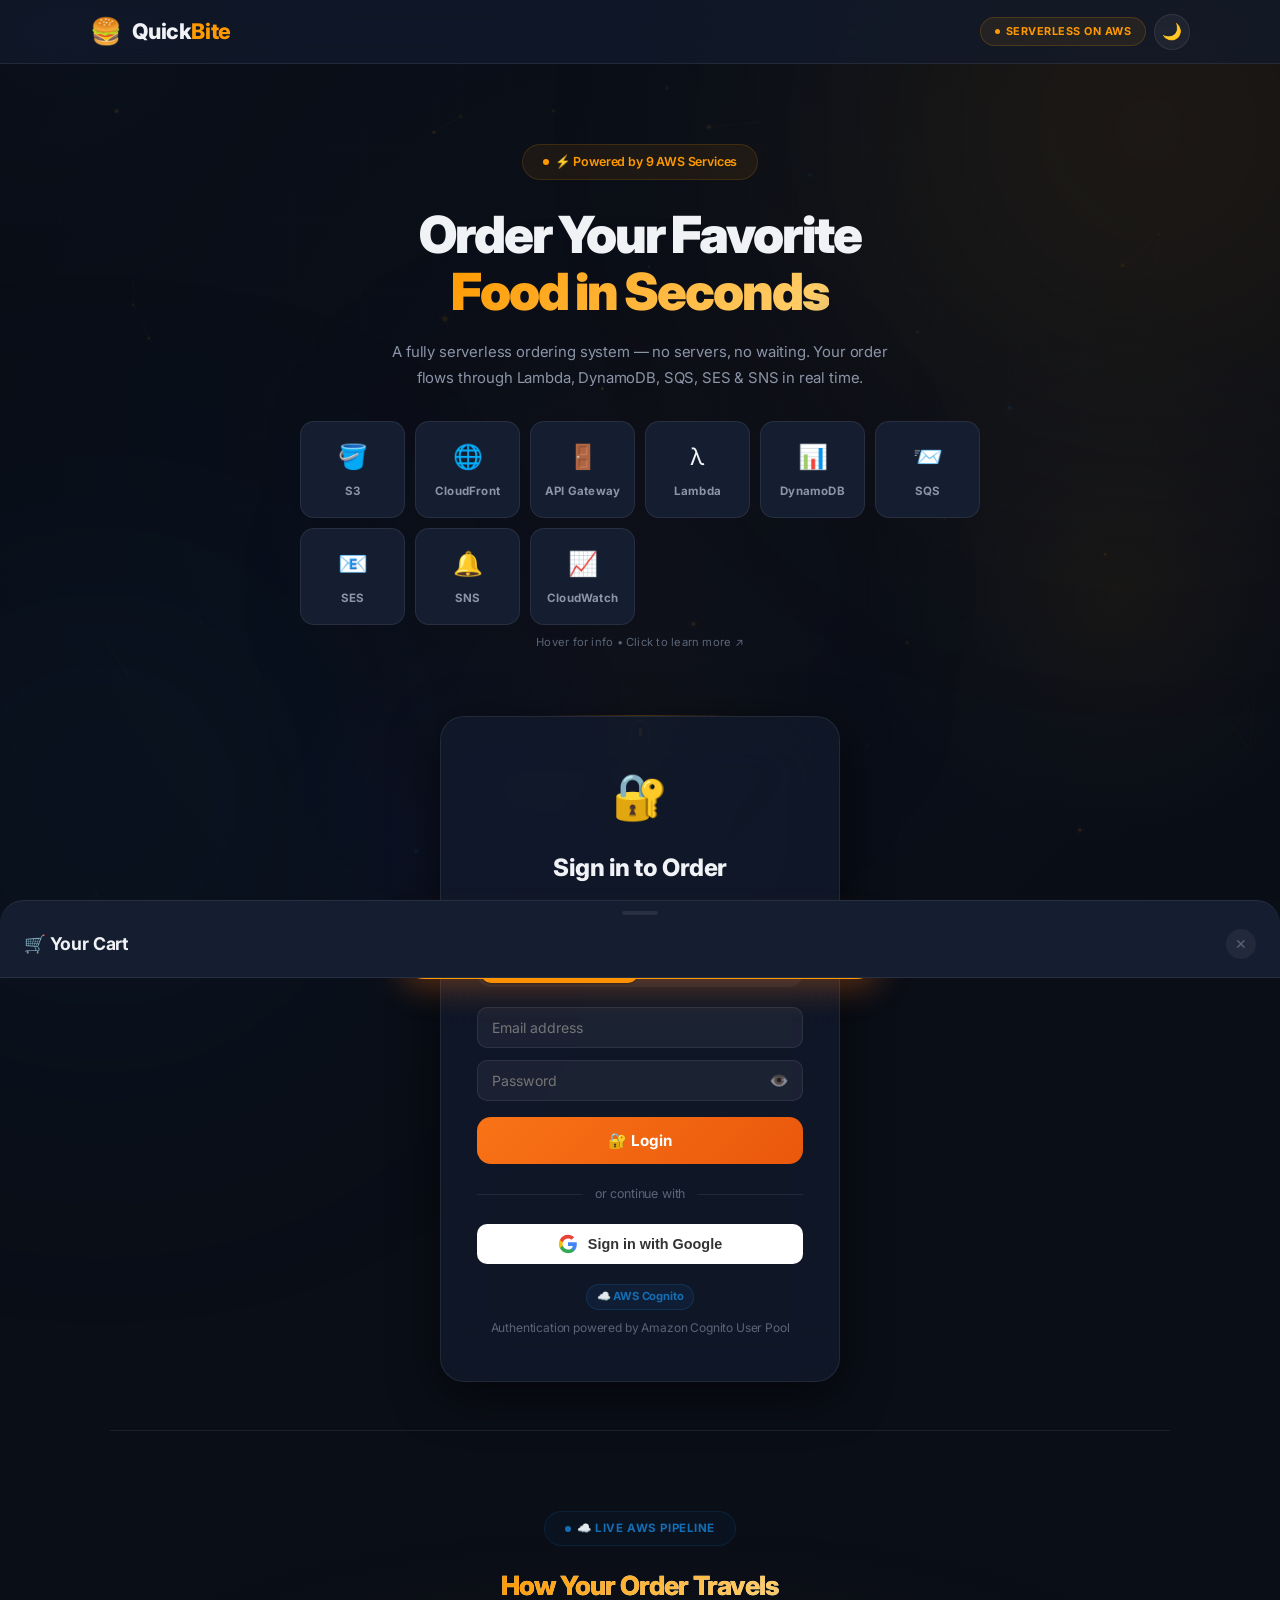
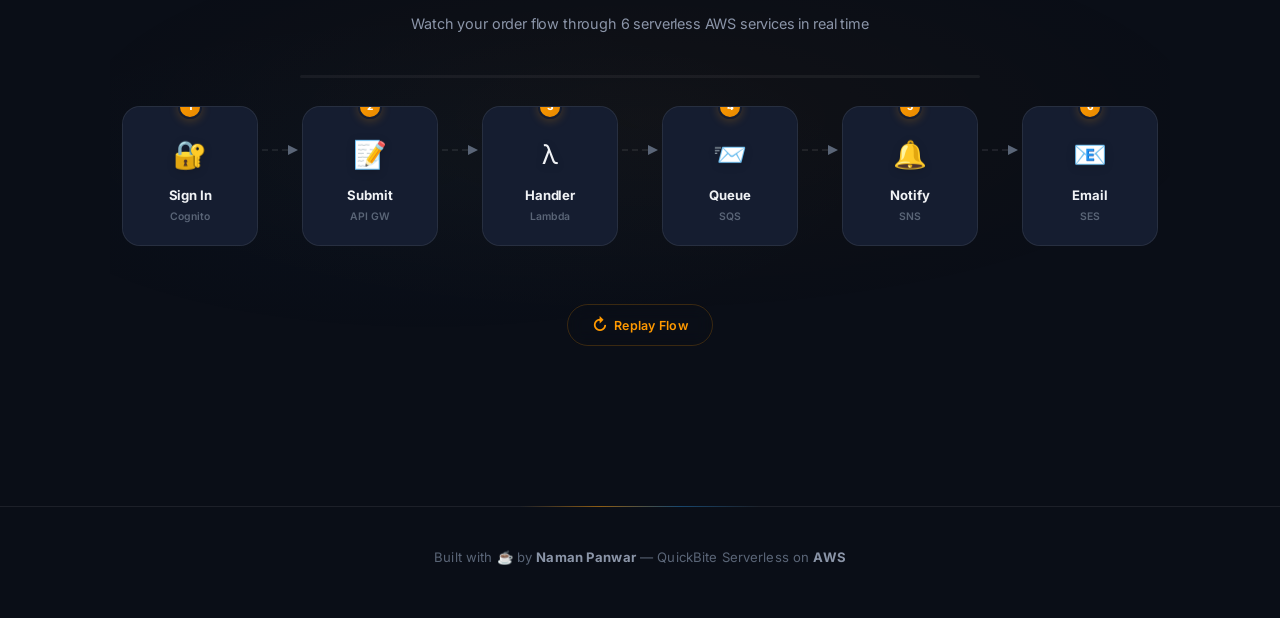
==== quickbite/index.html @ 78c72a75 "Initial commit: QuickBite platform" ====
<!DOCTYPE html>
<html lang="en" data-theme="dark">

<head>
    <meta charset="UTF-8">
    <meta name="viewport" content="width=device-width, initial-scale=1.0">
    <meta name="description"
        content="QuickBite — A production-grade serverless food ordering system built on AWS Lambda, DynamoDB, SQS, SES, SNS, Step Functions & CloudWatch.">
    <title>QuickBite 🍔 — Serverless Food Ordering</title>
    <link rel="preconnect" href="https://fonts.googleapis.com">
    <link rel="preconnect" href="https://fonts.gstatic.com" crossorigin>
    <link href="https://fonts.googleapis.com/css2?family=Inter:wght@300;400;500;600;700;800;900&display=swap"
        rel="stylesheet">
    <link rel="stylesheet" href="style.css">
    <link rel="stylesheet" href="https://unpkg.com/leaflet@1.9.4/dist/leaflet.css" />
    <script src="https://unpkg.com/leaflet@1.9.4/dist/leaflet.js"></script>
    <script src="https://accounts.google.com/gsi/client" async defer></script>
</head>

<body>

    <!-- ====== SPLASH SCREEN ====== -->
    <div class="splash-screen" id="splash-screen">
        <div class="splash-content">
            <div class="splash-logo">
                <span class="splash-emoji">🍔</span>
                <span class="splash-brand">Quick<span class="splash-accent">Bite</span></span>
            </div>
            <div class="splash-tagline">Serverless Food Ordering</div>
            <div class="splash-loader">
                <div class="splash-loader-bar"></div>
            </div>
            <div class="splash-aws">☁️ Powered by AWS</div>
        </div>
    </div>

    <!-- ====== Animated Background Canvas ====== -->
    <canvas id="bg-canvas"></canvas>

    <!-- Toast Container -->
    <div class="toast-container" id="toast-container"></div>

    <!-- Tooltip Container -->
    <div class="tooltip-container" id="tooltip-container">
        <div class="tooltip-box">
            <div class="tooltip-arrow" id="tooltip-arrow"></div>
            <div class="tooltip-header">
                <div class="tooltip-icon" id="tooltip-icon"></div>
                <div>
                    <div class="tooltip-name" id="tooltip-name"></div>
                    <div class="tooltip-tag" id="tooltip-tag">AWS Service</div>
                </div>
            </div>
            <div class="tooltip-desc" id="tooltip-desc"></div>
            <div class="tooltip-usage">
                <div class="tooltip-usage-label">📌 In This Project</div>
                <div class="tooltip-usage-text" id="tooltip-usage"></div>
            </div>
        </div>
    </div>

    <div class="bg-grid"></div>
    <div class="orb orb-1"></div>
    <div class="orb orb-2"></div>
    <div class="orb orb-3"></div>

    <!-- ====== Navbar ====== -->
    <nav class="navbar">
        <div class="nav-inner">
            <div class="brand" onclick="window.location.reload()" style="cursor:pointer">
                <span class="brand-emoji">🍔</span>
                <span>Quick<span class="brand-accent">Bite</span></span>
            </div>
            <div class="nav-right">
                <div class="city-banner" id="city-banner" style="display:none"></div>
                <div class="aws-pill"><span class="aws-dot"></span> Serverless on AWS</div>
                <!-- Cart Icon -->
                <button class="nav-cart" id="nav-cart-btn" onclick="openCartDrawer()" title="View Cart" style="display:none">
                    🛒
                    <span class="nav-cart-badge" id="nav-cart-badge">0</span>
                </button>
                <button class="theme-toggle" id="theme-toggle" title="Toggle theme">
                    <span id="theme-icon">🌙</span>
                </button>
                <!-- Profile -->
                <div class="user-profile" id="user-profile">
                    <img class="user-avatar" id="user-avatar" src="" alt="avatar" onclick="toggleProfileDropdown()">
                    <!-- Glass Dropdown -->
                    <div class="profile-dropdown" id="profile-dropdown">
                        <div class="profile-dropdown-header">
                            <div class="profile-dropdown-name" id="dropdown-name"></div>
                            <div class="profile-dropdown-email" id="dropdown-email"></div>
                        </div>
                        <button class="profile-dropdown-item" onclick="switchTab('history');closeProfileDropdown()">
                            📋 My Orders
                        </button>
                        <button class="profile-dropdown-item" onclick="toggleTheme();closeProfileDropdown()">
                            <span id="dropdown-theme-icon">🌙</span> Toggle Theme
                        </button>
                        <button class="profile-dropdown-item danger" onclick="handleSignOut()">
                            👋 Sign Out
                        </button>
                    </div>
                </div>
            </div>
        </div>
    </nav>

    <!-- ====== Main ====== -->
    <main class="main">

        <!-- Hero -->
        <section class="hero">
            <div class="hero-chip">⚡ Powered by 9 AWS Services</div>
            <!-- Scroll indicator -->
            <div class="scroll-indicator" id="scroll-indicator">
                <div class="scroll-indicator-dot"></div>
            </div>
            <h1>Order Your Favorite<br><span class="gradient-text">Food in Seconds</span></h1>
            <p>A fully serverless ordering system — no servers, no waiting. Your order flows through Lambda, DynamoDB,
                SQS, SES &amp; SNS in real time.</p>
            <div class="aws-services-section">
                <div class="aws-services-grid" id="aws-services-grid">
                    <div class="aws-service-card" data-service="s3" onmouseenter="showTooltip(this)" onmouseleave="hideTooltip()" onclick="window.location.href='services/s3.html'">
                        <div class="aws-service-icon">🪣</div>
                        <div class="aws-service-name">S3</div>
                    </div>
                    <div class="aws-service-card" data-service="cloudfront" onmouseenter="showTooltip(this)" onmouseleave="hideTooltip()" onclick="window.location.href='services/cloudfront.html'">
                        <div class="aws-service-icon">🌐</div>
                        <div class="aws-service-name">CloudFront</div>
                    </div>
                    <div class="aws-service-card" data-service="api-gateway" onmouseenter="showTooltip(this)" onmouseleave="hideTooltip()" onclick="window.location.href='services/api-gateway.html'">
                        <div class="aws-service-icon">🚪</div>
                        <div class="aws-service-name">API Gateway</div>
                    </div>
                    <div class="aws-service-card" data-service="lambda" onmouseenter="showTooltip(this)" onmouseleave="hideTooltip()" onclick="window.location.href='services/lambda.html'">
                        <div class="aws-service-icon">λ</div>
                        <div class="aws-service-name">Lambda</div>
                    </div>
                    <div class="aws-service-card" data-service="dynamodb" onmouseenter="showTooltip(this)" onmouseleave="hideTooltip()" onclick="window.location.href='services/dynamodb.html'">
                        <div class="aws-service-icon">📊</div>
                        <div class="aws-service-name">DynamoDB</div>
                    </div>
                    <div class="aws-service-card" data-service="sqs" onmouseenter="showTooltip(this)" onmouseleave="hideTooltip()" onclick="window.location.href='services/sqs.html'">
                        <div class="aws-service-icon">📨</div>
                        <div class="aws-service-name">SQS</div>
                    </div>
                    <div class="aws-service-card" data-service="ses" onmouseenter="showTooltip(this)" onmouseleave="hideTooltip()" onclick="window.location.href='services/ses.html'">
                        <div class="aws-service-icon">📧</div>
                        <div class="aws-service-name">SES</div>
                    </div>
                    <div class="aws-service-card" data-service="sns" onmouseenter="showTooltip(this)" onmouseleave="hideTooltip()" onclick="window.location.href='services/sns.html'">
                        <div class="aws-service-icon">🔔</div>
                        <div class="aws-service-name">SNS</div>
                    </div>
                    <div class="aws-service-card" data-service="cloudwatch" onmouseenter="showTooltip(this)" onmouseleave="hideTooltip()" onclick="window.location.href='services/cloudwatch.html'">
                        <div class="aws-service-icon">📈</div>
                        <div class="aws-service-name">CloudWatch</div>
                    </div>
                </div>
                <p class="chip-click-hint">Hover for info • Click to learn more ↗</p>
            </div>
        </section>

        <!-- ====== AUTH CARD (Login / Signup) ====== -->
        <div class="login-card" id="login-card">
            <div class="lock-icon">🔐</div>
            <h2 id="auth-title">Sign in to Order</h2>
            <p id="auth-subtitle">Login with your account or sign up to get started.</p>

            <!-- Auth Tabs -->
            <div class="auth-tabs">
                <button class="auth-tab active" id="auth-tab-login" onclick="switchAuthMode('login')">Login</button>
                <button class="auth-tab" id="auth-tab-signup" onclick="switchAuthMode('signup')">Sign Up</button>
            </div>

            <!-- Login Form -->
            <form id="login-form" class="auth-form" onsubmit="handleEmailLogin(event)">
                <input class="form-input auth-input" type="email" id="login-email" placeholder="Email address" required>
                <div class="password-wrapper">
                    <input class="form-input auth-input" type="password" id="login-password" placeholder="Password" required minlength="6">
                    <button type="button" class="password-toggle" onclick="togglePasswordVisibility('login-password', this)">👁️</button>
                </div>
                <button type="submit" class="btn auth-submit-btn">
                    <span class="label">🔐 Login</span>
                    <span class="loading"><span class="spinner"></span> Authenticating…</span>
                </button>
                <div class="auth-error" id="login-error"></div>
            </form>

            <!-- Signup Form -->
            <form id="signup-form" class="auth-form" style="display:none" onsubmit="handleEmailSignup(event)">
                <input class="form-input auth-input" type="text" id="signup-name" placeholder="Full Name" required>
                <input class="form-input auth-input" type="email" id="signup-email" placeholder="Email address" required>
                <div class="password-wrapper">
                    <input class="form-input auth-input" type="password" id="signup-password" placeholder="Password (min 6 chars)" required minlength="6">
                    <button type="button" class="password-toggle" onclick="togglePasswordVisibility('signup-password', this)">👁️</button>
                </div>
                <div class="password-wrapper">
                    <input class="form-input auth-input" type="password" id="signup-confirm" placeholder="Confirm Password" required minlength="6">
                    <button type="button" class="password-toggle" onclick="togglePasswordVisibility('signup-confirm', this)">👁️</button>
                </div>
                <button type="submit" class="btn auth-submit-btn">
                    <span class="label">✨ Create Account</span>
                    <span class="loading"><span class="spinner"></span> Creating account…</span>
                </button>
                <div class="auth-error" id="signup-error"></div>
            </form>

            <!-- Divider -->
            <div class="login-divider">or continue with</div>

            <!-- Google Sign-In -->
            <div id="google-signin-container">
                <div id="g_id_onload"
                    data-client_id="85841838191-0aaklpmqbsnmhi18j7p7p7165gjd1ig3.apps.googleusercontent.com"
                    data-callback="handleGoogleCredential"
                    data-auto_prompt="false"
                    data-context="signin"
                    data-ux_mode="popup">
                </div>
                <div class="g_id_signin"
                    data-type="standard"
                    data-shape="rectangular"
                    data-theme="outline"
                    data-text="signin_with"
                    data-size="large"
                    data-logo_alignment="left"
                    data-width="280">
                </div>
            </div>

            <!-- Fallback Google Button -->
            <button class="google-btn" id="google-btn-fallback" style="display:none" onclick="handleGoogleSignInFallback()">
                <svg viewBox="0 0 24 24">
                    <path d="M22.56 12.25c0-.78-.07-1.53-.2-2.25H12v4.26h5.92a5.06 5.06 0 0 1-2.2 3.32v2.77h3.57c2.08-1.92 3.28-4.74 3.28-8.1z" fill="#4285F4" />
                    <path d="M12 23c2.97 0 5.46-.98 7.28-2.66l-3.57-2.77c-.98.66-2.23 1.06-3.71 1.06-2.86 0-5.29-1.93-6.16-4.53H2.18v2.84C3.99 20.53 7.7 23 12 23z" fill="#34A853" />
                    <path d="M5.84 14.09c-.22-.66-.35-1.36-.35-2.09s.13-1.43.35-2.09V7.07H2.18C1.43 8.55 1 10.22 1 12s.43 3.45 1.18 4.93l2.85-2.22.81-.62z" fill="#FBBC05" />
                    <path d="M12 5.38c1.62 0 3.06.56 4.21 1.64l3.15-3.15C17.45 2.09 14.97 1 12 1 7.7 1 3.99 3.47 2.18 7.07l3.66 2.84c.87-2.6 3.3-4.53 6.16-4.53z" fill="#EA4335" />
                </svg>
                Sign in with Google
            </button>

            <div class="cognito-note">
                <span class="cognito-badge">☁️ AWS Cognito</span>
                Authentication powered by Amazon Cognito User Pool
            </div>
        </div>

        <!-- ====== TABBED APP (after login) ====== -->
        <div class="tabs-container" id="tabs-container">

            <!-- Tab Bar -->
            <div class="tab-bar">
                <button class="tab-btn active" id="tab-order" onclick="switchTab('order')">🍔 Place Order</button>
                <button class="tab-btn" id="tab-history" onclick="switchTab('history')">
                    📋 My Orders <span class="tab-badge" id="orders-count" style="display:none">0</span>
                </button>
                <button class="tab-btn" id="tab-admin" onclick="switchTab('admin')">⚙️ Admin</button>
            </div>

            <!-- ═══ TAB 1: Place Order ═══ -->
            <div class="tab-panel active" id="panel-order">
                <div class="card" style="max-width:860px;margin:0 auto;">

                    <!-- STEP 1: Restaurants (location is handled by modal now) -->
                    <!-- Location step removed — GPS modal handles city detection -->

                    <!-- STEP 2: Restaurant Discovery -->
                    <div class="step-view active" id="step-restaurants">
                        <div class="restaurants-header">
                            <h3 id="restaurants-heading">🍽️ Restaurants</h3>
                            <span class="location-badge" id="location-badge">📍</span>
                        </div>

                        <!-- Search Bar -->
                        <div class="search-container">
                            <span class="search-icon">🔍</span>
                            <input class="search-input" type="text" id="search-input"
                                placeholder="Search restaurants or dishes..."
                                oninput="handleSearch(this.value)">
                            <button class="search-clear" id="search-clear" onclick="clearSearch()">✕</button>
                        </div>

                        <!-- Filter Bar -->
                        <div class="filter-bar" id="filter-bar">
                            <button class="filter-pill" data-filter="sort" data-value="price-low"
                                onclick="toggleFilter(this)">💰 Price ↑</button>
                            <button class="filter-pill" data-filter="sort" data-value="price-high"
                                onclick="toggleFilter(this)">💰 Price ↓</button>
                            <span class="filter-divider"></span>
                            <button class="filter-pill" data-filter="rating" data-value="4"
                                onclick="toggleFilter(this)">⭐ 4+</button>
                            <button class="filter-pill" data-filter="rating" data-value="3"
                                onclick="toggleFilter(this)">⭐ 3+</button>
                            <span class="filter-divider"></span>
                            <button class="filter-pill" data-filter="offer" data-value="any"
                                onclick="toggleFilter(this)">🏷️ Offers</button>
                            <span class="filter-divider"></span>
                            <button class="filter-pill" data-filter="type" data-value="veg"
                                onclick="toggleFilter(this)">🟢 Veg</button>
                            <button class="filter-pill" data-filter="type" data-value="nonveg"
                                onclick="toggleFilter(this)">🔴 Non-Veg</button>
                        </div>

                        <!-- Restaurant Grid -->
                        <div class="restaurant-grid" id="restaurant-grid"></div>
                        <div class="no-results" id="no-results" style="display:none">
                            <div class="no-results-icon">🔍</div>
                            <h3>No restaurants found</h3>
                            <p>Try adjusting your search or filters</p>
                        </div>
                    </div>

                    <!-- STEP 3: Food Menu -->
                    <div class="step-view" id="step-menu">
                        <button class="menu-back" onclick="goToStep('restaurants')">← All Restaurants</button>
                        <div class="menu-rest-info" id="menu-rest-info"></div>

                        <!-- Menu Search -->
                        <div class="search-container" style="margin-bottom:14px;">
                            <span class="search-icon">🔍</span>
                            <input class="search-input" type="text" id="menu-search-input"
                                placeholder="Search this menu..."
                                oninput="handleMenuSearch(this.value)">
                            <button class="search-clear" id="menu-search-clear"
                                onclick="clearMenuSearch()">✕</button>
                        </div>

                        <div class="food-grid" id="food-grid"></div>
                    </div>

                    <!-- STEP 4: Checkout -->
                    <div class="step-view" id="step-checkout">
                        <button class="menu-back" onclick="goToStep('menu')">← Back to Menu</button>
                        <div class="card-title"><span>🛒</span> Confirm Your Order</div>
                        <div class="card-welcome" id="card-welcome"></div>

                        <form id="order-form" autocomplete="off">
                            <!-- Order Summary -->
                            <div class="checkout-summary" id="checkout-summary"></div>

                            <!-- Personal Details -->
                            <div class="checkout-section-title">👤 Personal Details</div>

                            <div class="form-group">
                                <label class="form-label" for="customerName">
                                    Your Name
                                    <span class="autofill-tag" id="name-tag" style="display:none">✓ auto-filled</span>
                                </label>
                                <input class="form-input" type="text" id="customerName" placeholder="e.g. Rahul Shah"
                                    required>
                            </div>

                            <div class="form-group">
                                <label class="form-label" for="customerEmail">
                                    Your Email
                                    <span class="autofill-tag" id="email-tag" style="display:none">✓ auto-filled</span>
                                </label>
                                <input class="form-input" type="email" id="customerEmail"
                                    placeholder="e.g. rahul@example.com" required>
                            </div>

                            <div class="form-group">
                                <label class="form-label" for="customerPhone">Phone Number</label>
                                <div class="phone-input-group">
                                    <span class="phone-prefix">+91</span>
                                    <input class="form-input" type="tel" id="customerPhone"
                                        placeholder="10-digit mobile number" maxlength="10" pattern="[6-9][0-9]{9}"
                                        required oninput="this.value=this.value.replace(/[^0-9]/g,'')">
                                </div>
                            </div>

                            <!-- Delivery Address -->
                            <div class="checkout-section-title">📍 Delivery Address</div>

                            <button type="button" class="btn-detect" onclick="detectLocation()">
                                📍 Auto-detect my location
                            </button>

                            <!-- Map Picker -->
                            <div class="map-container">
                                <div id="checkout-map" style="height:220px;border-radius:12px;z-index:1;"></div>
                                <div class="map-hint">📍 Drag the pin to adjust your delivery location</div>
                            </div>

                            <div class="form-group">
                                <label class="form-label" for="customerHouse">House No. / Flat No. *</label>
                                <input class="form-input" type="text" id="customerHouse" placeholder="e.g. B-204, 3rd Floor" required>
                            </div>

                            <div class="form-group">
                                <label class="form-label" for="customerStreet">Street Name *</label>
                                <input class="form-input" type="text" id="customerStreet" placeholder="e.g. MG Road, Station Road" required>
                            </div>

                            <div class="form-group">
                                <label class="form-label" for="customerArea">Area / Locality *</label>
                                <input class="form-input" type="text" id="customerArea" placeholder="e.g. Navrangpura, Andheri West" required>
                            </div>

                            <div class="form-group">
                                <label class="form-label" for="customerLandmark">Nearby Landmark (optional)</label>
                                <input class="form-input" type="text" id="customerLandmark"
                                    placeholder="e.g. Near SBI Bank, Opposite City Mall">
                            </div>

                            <div class="form-row form-row-3">
                                <div class="form-group">
                                    <label class="form-label" for="customerCity">City</label>
                                    <input class="form-input autofilled" type="text" id="customerCity" readonly>
                                </div>
                                <div class="form-group">
                                    <label class="form-label" for="customerState">State</label>
                                    <input class="form-input autofilled" type="text" id="customerState" readonly>
                                </div>
                                <div class="form-group">
                                    <label class="form-label" for="customerPincode">
                                        Pincode *
                                        <span class="autofill-tag" id="pincode-tag" style="display:none">✓ auto-filled</span>
                                    </label>
                                    <input class="form-input" type="text" id="customerPincode" placeholder="362560"
                                        maxlength="6" required>
                                </div>
                            </div>

                            <div class="form-group">
                                <label class="form-label" for="customerDeliveryNote">Delivery Note (optional)</label>
                                <input class="form-input" type="text" id="customerDeliveryNote"
                                    placeholder="e.g. Ring doorbell twice, call on arrival">
                            </div>

                            <input type="hidden" id="item">

                            <button class="btn" type="submit" id="submit-btn">
                                <span class="label">🍔 Place Order</span>
                                <span class="loading"><span class="spinner"></span> Placing your order…</span>
                            </button>
                            <div style="display:flex;gap:8px;justify-content:center;margin-top:10px;flex-wrap:wrap">
                                <span class="aws-badge"><span class="aws-badge-icon">⚡</span> Powered by Lambda</span>
                                <span class="aws-badge blue"><span class="aws-badge-icon">📊</span> Stored in DynamoDB</span>
                            </div>
                        </form>

                        <div class="result" id="success">
                            <div class="success-box">
                                <svg class="check-svg" viewBox="0 0 52 52">
                                    <circle class="check-circle" cx="26" cy="26" r="25" />
                                    <path class="check-mark" d="M14.1 27.2l7.1 7.2 16.7-16.8" />
                                </svg>
                                <h3>Order Placed Successfully! 🎉</h3>
                                <p>A confirmation receipt has been sent to your <strong>email</strong>.</p>
                                <div class="order-badge" id="order-id">ORD-XXXXXX</div>
                                <br>
                                <button class="btn-ghost" onclick="resetForm()">Place Another Order</button>
                            </div>
                        </div>

                        <div class="result" id="error">
                            <div class="error-box">
                                <h3>⚠️ Something went wrong</h3>
                                <p id="error-msg">Please try again in a moment.</p>
                                <button class="btn-ghost" onclick="resetForm()">Try Again</button>
                            </div>
                        </div>
                    </div>

                </div>
            </div>

            <!-- ═══ TAB 2: My Orders ═══ -->
            <div class="tab-panel" id="panel-history">
                <div class="orders-card">
                    <div class="card-title"><span>📋</span> Order History</div>
                    <div class="card-welcome" id="history-welcome"></div>
                    <div class="orders-loading" id="orders-loading">
                        <div class="spinner-lg"></div> Fetching your orders…
                    </div>
                    <div class="orders-empty" id="orders-empty" style="display:none;">
                        <div class="empty-icon">🍽️</div>
                        <h3>No orders yet</h3>
                        <p>Place your first order and it will show up here!</p>
                    </div>
                    <div class="order-list" id="order-list" style="display:none;"></div>
                </div>
            </div>

            <!-- ═══ TAB 3: Admin Dashboard ═══ -->
            <div class="tab-panel" id="panel-admin">
                <div class="admin-dashboard">
                    <div class="admin-header">
                        <div class="card-title"><span>⚙️</span> Admin Dashboard</div>
                        <div class="admin-subtitle">Real-time overview of your QuickBite operations</div>
                    </div>

                    <!-- Stats Cards -->
                    <div class="admin-stats-grid" id="admin-stats-grid">
                        <div class="admin-stat-card">
                            <div class="admin-stat-icon">📦</div>
                            <div class="admin-stat-value" id="stat-total-orders">0</div>
                            <div class="admin-stat-label">Total Orders</div>
                        </div>
                        <div class="admin-stat-card revenue">
                            <div class="admin-stat-icon">💰</div>
                            <div class="admin-stat-value" id="stat-total-revenue">₹0</div>
                            <div class="admin-stat-label">Total Revenue</div>
                        </div>
                        <div class="admin-stat-card">
                            <div class="admin-stat-icon">📊</div>
                            <div class="admin-stat-value" id="stat-avg-order">₹0</div>
                            <div class="admin-stat-label">Avg Order Value</div>
                        </div>
                        <div class="admin-stat-card success-card">
                            <div class="admin-stat-icon">✅</div>
                            <div class="admin-stat-value" id="stat-success-rate">0%</div>
                            <div class="admin-stat-label">Success Rate</div>
                        </div>
                    </div>

                    <!-- Revenue Chart -->
                    <div class="admin-section">
                        <div class="admin-section-title">📈 Revenue Overview (Last 7 Days)</div>
                        <div class="admin-chart" id="admin-chart"></div>
                    </div>

                    <!-- Popular Items -->
                    <div class="admin-section">
                        <div class="admin-section-title">🔥 Popular Items</div>
                        <div class="admin-popular-items" id="admin-popular-items"></div>
                    </div>

                    <!-- Live Orders Table -->
                    <div class="admin-section">
                        <div class="admin-section-title">📋 All Orders</div>
                        <div class="admin-orders-table" id="admin-orders-table"></div>
                        <div class="admin-orders-empty" id="admin-orders-empty" style="display:none">
                            <div class="empty-icon">📭</div>
                            <h3>No orders yet</h3>
                            <p>Orders will appear here in real-time</p>
                        </div>
                    </div>
                </div>
            </div>
        </div>



        <!-- How It Works — AWS Pipeline Storytelling -->
        <section class="flow" id="pipeline-section">
            <div class="pipeline-section-chip">☁️ Live AWS Pipeline</div>
            <h2><span class="gradient-text">How Your Order Travels</span></h2>
            <p class="flow-sub">Watch your order flow through 6 serverless AWS services in real time</p>
            <div class="pipeline-progress-bar" id="pipeline-progress-bar">
                <div class="pipeline-progress-fill" id="pipeline-progress-fill"></div>
            </div>
            <div class="pipeline-container" id="pipeline-container"></div>
            <div class="pipeline-detail" id="pipeline-detail"></div>
            <button class="pipeline-replay-btn" id="pipeline-replay-btn" onclick="replayPipeline()" title="Replay animation">
                <span class="replay-icon">↻</span> Replay Flow
            </button>
        </section>
    </main>

    <footer class="footer">
        <div class="footer-credit">Built with &#9749;&#65039; by <strong>Naman Panwar</strong> &mdash; QuickBite Serverless on <strong>AWS</strong></div>
        <div class="footer-aws-bar" id="footer-aws-bar">
            <span class="aws-badge"><span class="aws-badge-icon">🪣</span> S3</span>
            <span class="aws-badge"><span class="aws-badge-icon">🌐</span> CloudFront</span>
            <span class="aws-badge"><span class="aws-badge-icon">🚪</span> API Gateway</span>
            <span class="aws-badge"><span class="aws-badge-icon">λ</span> Lambda</span>
            <span class="aws-badge blue"><span class="aws-badge-icon">📊</span> DynamoDB</span>
            <span class="aws-badge"><span class="aws-badge-icon">📨</span> SQS</span>
            <span class="aws-badge"><span class="aws-badge-icon">📧</span> SES</span>
            <span class="aws-badge"><span class="aws-badge-icon">🔔</span> SNS</span>
            <span class="aws-badge blue"><span class="aws-badge-icon">📈</span> CloudWatch</span>
        </div>
    </footer>

    <!-- Service Detail Modal -->
    <div class="service-modal-overlay" id="service-modal-overlay" onclick="closeServiceModal()"></div>
    <div class="service-modal" id="service-modal">
        <button class="service-modal-close" onclick="closeServiceModal()">✕</button>
        <div class="service-modal-header">
            <div class="service-modal-icon" id="smodal-icon"></div>
            <div>
                <div class="service-modal-title" id="smodal-title"></div>
                <div class="service-modal-subtitle" id="smodal-subtitle">AWS Service</div>
            </div>
        </div>
        <div class="service-modal-body">
            <div class="service-modal-desc" id="smodal-desc"></div>
            <div class="service-modal-section">
                <div class="service-modal-section-title orange">📌 How It's Used In QuickBite</div>
                <div class="service-modal-section-text" id="smodal-usage"></div>
            </div>
            <div class="service-modal-section">
                <div class="service-modal-section-title blue">🔗 Data Flow</div>
                <div class="service-modal-flow" id="smodal-flow"></div>
            </div>
        </div>
    </div>

    <!-- Location Permission Modal -->
    <div class="location-modal-overlay" id="location-modal-overlay"></div>
    <div class="location-modal" id="location-modal">
        <div class="loc-modal-inner">
            <div class="loc-modal-icon">📍</div>
            <h2>Enable Location</h2>
            <p>Allow QuickBite to detect your city for accurate restaurant results</p>
            <div class="loc-modal-spinner" id="loc-modal-spinner" style="display:none"></div>
            <div class="loc-modal-status" id="loc-modal-status"></div>
            <button class="btn" id="loc-modal-gps-btn" onclick="requestGPSLocation()">
                <span class="label">📍 Detect My Location</span>
            </button>
            <div class="loc-modal-divider">or select your city</div>
            <div class="loc-modal-cities">
                <button class="city-chip" onclick="selectCityManual('una')">📍 Una, Gujarat</button>
                <button class="city-chip" onclick="selectCityManual('bhiwani')">📍 Bhiwani, Haryana</button>
                <button class="city-chip" onclick="selectCityManual('new delhi')">📍 New Delhi</button>
                <button class="city-chip" onclick="selectCityManual('mumbai')">📍 Mumbai</button>
                <button class="city-chip" onclick="selectCityManual('ahmedabad')">📍 Ahmedabad</button>
                <button class="city-chip" onclick="selectCityManual('jaipur')">📍 Jaipur</button>
            </div>
        </div>
    </div>

    <!-- ═══ Payment Modal ═══ -->
    <div class="payment-modal-overlay" id="payment-modal-overlay" onclick="closePaymentModal()"></div>
    <div class="payment-modal" id="payment-modal">
        <button class="service-modal-close" onclick="closePaymentModal()">✕</button>
        <div class="payment-modal-inner">
            <div class="payment-header">
                <div class="payment-header-icon">💳</div>
                <div>
                    <div class="payment-header-title">Payment</div>
                    <div class="payment-header-amount" id="payment-amount">₹0</div>
                </div>
            </div>

            <!-- Payment Method Tabs -->
            <div class="payment-methods" id="payment-methods">
                <button class="payment-method-tab active" data-method="card" onclick="selectPaymentMethod('card')">
                    💳 Card
                </button>
                <button class="payment-method-tab" data-method="upi" onclick="selectPaymentMethod('upi')">
                    📱 UPI
                </button>
                <button class="payment-method-tab" data-method="cod" onclick="selectPaymentMethod('cod')">
                    💵 Cash
                </button>
            </div>

            <!-- Card Form -->
            <div class="payment-form" id="pay-form-card">
                <div class="form-group">
                    <label class="form-label">Card Number</label>
                    <input class="form-input" type="text" id="pay-card-number" placeholder="4242 4242 4242 4242" maxlength="19"
                        oninput="formatCardNumber(this)">
                </div>
                <div class="form-row">
                    <div class="form-group">
                        <label class="form-label">Expiry</label>
                        <input class="form-input" type="text" id="pay-card-expiry" placeholder="MM/YY" maxlength="5"
                            oninput="formatExpiry(this)">
                    </div>
                    <div class="form-group">
                        <label class="form-label">CVV</label>
                        <input class="form-input" type="password" id="pay-card-cvv" placeholder="···" maxlength="4"
                            oninput="this.value=this.value.replace(/[^0-9]/g,'')">
                    </div>
                </div>
                <div class="form-group">
                    <label class="form-label">Cardholder Name</label>
                    <input class="form-input" type="text" id="pay-card-name" placeholder="Name on card">
                </div>
            </div>

            <!-- UPI Form -->
            <div class="payment-form" id="pay-form-upi" style="display:none">
                <div class="form-group">
                    <label class="form-label">UPI ID</label>
                    <input class="form-input" type="text" id="pay-upi-id" placeholder="yourname@upi">
                </div>
                <div class="upi-apps">
                    <span class="upi-app-chip">GPay</span>
                    <span class="upi-app-chip">PhonePe</span>
                    <span class="upi-app-chip">Paytm</span>
                    <span class="upi-app-chip">BHIM</span>
                </div>
            </div>

            <!-- COD Form -->
            <div class="payment-form" id="pay-form-cod" style="display:none">
                <div class="cod-info">
                    <div class="cod-icon">💵</div>
                    <h4>Cash on Delivery</h4>
                    <p>Pay when your order arrives. Please keep exact change ready.</p>
                </div>
            </div>

            <!-- Payment Processing -->
            <div class="payment-processing" id="payment-processing" style="display:none">
                <div class="payment-process-spinner"></div>
                <div class="payment-process-text" id="payment-process-text">Processing payment...</div>
                <div class="payment-process-steps">
                    <div class="pp-step" id="pp-step-1"><span class="pp-step-dot"></span> Validating details</div>
                    <div class="pp-step" id="pp-step-2"><span class="pp-step-dot"></span> Contacting bank</div>
                    <div class="pp-step" id="pp-step-3"><span class="pp-step-dot"></span> Confirming payment</div>
                </div>
            </div>

            <!-- Retry UI -->
            <div class="payment-retry" id="payment-retry" style="display:none">
                <div class="retry-icon">⚠️</div>
                <h4>Payment Failed</h4>
                <p id="retry-message">Transaction declined. Retrying...</p>
                <div class="retry-progress">
                    <div class="retry-progress-bar" id="retry-progress-bar"></div>
                </div>
                <div class="retry-attempts" id="retry-attempts">Attempt 1 of 3</div>
            </div>

            <button class="btn" id="pay-submit-btn" onclick="processPayment()">
                <span class="label" id="pay-btn-label">💳 Pay ₹0</span>
                <span class="loading"><span class="spinner"></span> Processing…</span>
            </button>

            <div class="payment-secure-note">
                <span>🔒</span> Secured by AWS • 256-bit encryption
            </div>
        </div>
    </div>

    <!-- ═══ Order Tracking Modal ═══ -->
    <div class="tracking-modal-overlay" id="tracking-modal-overlay" onclick="closeTrackingModal()"></div>
    <div class="tracking-modal" id="tracking-modal">
        <button class="service-modal-close" onclick="closeTrackingModal()">✕</button>
        <div class="tracking-modal-inner">
            <div class="tracking-header">
                <div class="tracking-order-id" id="tracking-order-id">ORD-XXXXXX</div>
                <div class="tracking-eta" id="tracking-eta">Estimated: 30-40 min</div>
            </div>
            <div class="tracking-timeline" id="tracking-timeline"></div>
            <div class="tracking-details" id="tracking-details"></div>
            <div class="tracking-actions">
                <button class="btn-ghost" onclick="closeTrackingModal()">Close</button>
            </div>
        </div>
    </div>

    <!-- ═══ Email Preview Modal ═══ -->
    <div class="email-modal-overlay" id="email-modal-overlay" onclick="closeEmailModal()"></div>
    <div class="email-modal" id="email-modal">
        <button class="service-modal-close" onclick="closeEmailModal()">✕</button>
        <div class="email-modal-inner">
            <div class="email-inbox-bar">
                <span class="email-inbox-icon">📧</span>
                <span class="email-inbox-label">QuickBite — Email Preview</span>
                <span class="email-inbox-badge">via Amazon SES</span>
            </div>
            <div class="email-preview-content" id="email-preview-content"></div>
        </div>
    </div>

    <!-- ═══ CART ELEMENTS — kept outside <main> to preserve position:fixed ═══ -->
    <!-- NOTE: <main> has CSS transform for its load animation. Any transform on a  -->
    <!-- parent breaks position:fixed for children. These must be direct body children. -->

    <!-- Sticky Bottom Cart Bar (Swiggy-style) -->
    <div class="cart-bar" id="cart-bar">
        <div class="cart-bar-left">
            🛒 <span class="cart-bar-count" id="cart-bar-count">0</span> item(s) &nbsp;|&nbsp;
            <span class="cart-bar-total" id="cart-bar-total">₹0</span>
        </div>
        <button class="cart-bar-btn" onclick="openCartDrawer()">View Cart →</button>
    </div>

    <!-- Cart Overlay -->
    <div class="cart-overlay" id="cart-overlay" onclick="closeCartDrawer()"></div>

    <!-- Cart Drawer -->
    <div class="cart-drawer" id="cart-drawer">
        <div class="cart-drawer-header">
            <div class="cart-drawer-title">🛒 Your Cart</div>
            <button class="cart-drawer-close" onclick="closeCartDrawer()">✕</button>
        </div>
        <div id="cart-drawer-body"></div>
    </div>

    <script src="app.js"></script>
</body>

</html>
---- quickbite/style.css ----
/* ══════════════════════════════════════════════════════════════
   QUICKBITE — STYLE.CSS
   Complete design system: tokens, layout, components, animations
   ══════════════════════════════════════════════════════════════ */

/* ── Reset ─────────────────────────────────────────────────── */
*, *::before, *::after { box-sizing: border-box; margin: 0; padding: 0; }

/* ══════════════════════════════════════════════════════════════
   SPLASH SCREEN — Premium App-Style Entry Animation
   ══════════════════════════════════════════════════════════════ */
.splash-screen {
    position: fixed; inset: 0; z-index: 10000;
    background: #0a0e17;
    background: radial-gradient(ellipse at 50% 30%, #141c2e 0%, #0a0e17 60%, #050710 100%);
    display: flex; align-items: center; justify-content: center;
    transition: opacity 0.6s cubic-bezier(0.4, 0, 0.2, 1), transform 0.6s cubic-bezier(0.4, 0, 0.2, 1);
    overflow: hidden;
}
.splash-screen::before {
    content: ''; position: absolute;
    width: 500px; height: 500px; border-radius: 50%;
    background: radial-gradient(circle, rgba(255,153,0,0.12) 0%, transparent 70%);
    top: 20%; left: 50%; transform: translateX(-50%);
    animation: splash-glow-pulse 2s ease-in-out infinite;
}
.splash-screen::after {
    content: ''; position: absolute;
    width: 400px; height: 400px; border-radius: 50%;
    background: radial-gradient(circle, rgba(20,110,180,0.08) 0%, transparent 70%);
    bottom: 15%; right: 20%;
    animation: splash-glow-pulse 2s ease-in-out infinite 0.5s;
}
.splash-screen.fade-out {
    opacity: 0; transform: scale(1.05);
    pointer-events: none;
}

.splash-content {
    text-align: center; position: relative; z-index: 2;
    animation: splash-enter 0.8s cubic-bezier(0.34, 1.56, 0.64, 1) forwards;
}

.splash-logo {
    display: flex; align-items: center; justify-content: center; gap: 14px;
    margin-bottom: 16px;
}
.splash-emoji {
    font-size: 3.5rem;
    animation: splash-bounce 1s cubic-bezier(0.34, 1.56, 0.64, 1) 0.3s both;
    filter: drop-shadow(0 0 20px rgba(255,153,0,0.3));
}
.splash-brand {
    font-family: 'Inter', sans-serif;
    font-size: 2.8rem; font-weight: 900;
    color: #f0f2f5; letter-spacing: -0.03em;
    animation: splash-text-reveal 0.6s ease 0.4s both;
}
.splash-accent {
    background: linear-gradient(135deg, #FF9900, #ffcc66);
    -webkit-background-clip: text; -webkit-text-fill-color: transparent;
    background-clip: text;
}

.splash-tagline {
    font-size: 0.92rem; color: rgba(255,255,255,0.45);
    font-weight: 500; letter-spacing: 0.12em;
    text-transform: uppercase; margin-bottom: 32px;
    animation: splash-text-reveal 0.5s ease 0.6s both;
}

.splash-loader {
    width: 180px; height: 3px; margin: 0 auto 20px;
    background: rgba(255,255,255,0.06);
    border-radius: 4px; overflow: hidden;
    animation: splash-text-reveal 0.4s ease 0.7s both;
}
.splash-loader-bar {
    width: 0; height: 100%;
    background: linear-gradient(90deg, #FF9900, #146EB4, #FF9900);
    background-size: 200% 100%;
    border-radius: 4px;
    animation: splash-load 1.8s cubic-bezier(0.4, 0, 0.2, 1) 0.8s forwards,
               splash-bar-shimmer 1s linear infinite;
}

.splash-aws {
    font-size: 0.72rem; color: rgba(255,255,255,0.25);
    font-weight: 600; letter-spacing: 0.06em;
    animation: splash-text-reveal 0.4s ease 0.9s both;
}

@keyframes splash-enter {
    from { opacity: 0; transform: scale(0.9) translateY(20px); }
    to { opacity: 1; transform: scale(1) translateY(0); }
}
@keyframes splash-bounce {
    0% { transform: scale(0) rotate(-20deg); opacity: 0; }
    60% { transform: scale(1.2) rotate(5deg); opacity: 1; }
    100% { transform: scale(1) rotate(0deg); opacity: 1; }
}
@keyframes splash-text-reveal {
    from { opacity: 0; transform: translateY(12px); }
    to { opacity: 1; transform: translateY(0); }
}
@keyframes splash-load {
    to { width: 100%; }
}
@keyframes splash-bar-shimmer {
    from { background-position: 200% 0; }
    to { background-position: -200% 0; }
}
@keyframes splash-glow-pulse {
    0%, 100% { transform: translateX(-50%) scale(1); opacity: 0.5; }
    50% { transform: translateX(-50%) scale(1.15); opacity: 1; }
}

/* ── Body Content Hidden Until Splash Completes ── */
.navbar, .main, .footer { 
    opacity: 0; 
    transform: translateY(18px); 
    transition: opacity 0.7s ease 0.1s, transform 0.7s ease 0.1s;
}
body.loaded .navbar { opacity: 1; transform: translateY(0); transition-delay: 0s; }
body.loaded .main { opacity: 1; transform: translateY(0); transition-delay: 0.1s; }
body.loaded .footer { opacity: 1; transform: translateY(0); transition-delay: 0.2s; }

/* ── Design Tokens (Dark Mode — Default) ───────────────────── */
:root,
[data-theme="dark"] {
    --bg-primary:   #0a0e17;
    --bg-secondary: #131a2b;
    --bg-card:      rgba(19, 26, 43, 0.78);
    --bg-card-solid:#151d30;
    --bg-input:     rgba(255,255,255,0.05);
    --bg-hover:     rgba(255,255,255,0.07);
    --border:       rgba(255,255,255,0.08);
    --border-focus: #FF9900;

    --text-1: #f0f2f5;
    --text-2: #8b95a8;
    --text-3: #5a6577;
    --text-inverse: #0a0e17;

    --accent:       #FF9900;
    --accent-hover: #ffae42;
    --accent-glow:  rgba(255,153,0,0.22);
    --accent-subtle:rgba(255,153,0,0.08);
    --aws-blue:     #146EB4;
    --aws-blue-glow:rgba(20,110,180,0.2);
    --aws-dark:     #232F3E;
    --success:      #22c55e;
    --error:        #ef4444;
    --info:         #146EB4;

    --veg:     #22c55e;
    --nonveg:  #ef4444;

    --glass-bg:     rgba(255,255,255,0.03);
    --glass-border: rgba(255,255,255,0.08);
    --glass-blur:   blur(28px) saturate(1.8);

    --radius-sm:  10px;
    --radius-md:  14px;
    --radius-lg:  18px;
    --radius-xl:  24px;
    --radius-full:9999px;

    --shadow-sm:  0 1px 2px rgba(0,0,0,0.5);
    --shadow-md:  0 4px 24px rgba(0,0,0,0.4);
    --shadow-lg:  0 12px 48px rgba(0,0,0,0.6);
    --shadow-glow:0 0 40px var(--accent-glow);

    --font: 'Inter', -apple-system, BlinkMacSystemFont, 'Segoe UI', sans-serif;
    --transition: 0.25s cubic-bezier(0.25, 0.46, 0.45, 0.94);
    --spring: 0.4s cubic-bezier(0.34, 1.56, 0.64, 1);
}

/* ── Light Mode ────────────────────────────────────────────── */
[data-theme="light"] {
    --bg-primary:   #f5f7fa;
    --bg-secondary: #ffffff;
    --bg-card:      rgba(255,255,255,0.85);
    --bg-card-solid:#ffffff;
    --bg-input:     rgba(35,47,62,0.04);
    --bg-hover:     rgba(35,47,62,0.06);
    --border:       rgba(35,47,62,0.08);
    --border-focus: #FF9900;

    --text-1: #131a2b;
    --text-2: #4a5568;
    --text-3: #8b95a8;
    --text-inverse: #f5f7fa;

    --glass-bg:     rgba(255,255,255,0.65);
    --glass-border: rgba(35,47,62,0.08);
    --glass-blur:   blur(24px) saturate(1.4);

    --shadow-sm:  0 1px 3px rgba(35,47,62,0.06);
    --shadow-md:  0 4px 24px rgba(35,47,62,0.08);
    --shadow-lg:  0 12px 48px rgba(35,47,62,0.12);
}

/* ── Base ──────────────────────────────────────────────────── */
html { scroll-behavior: smooth; }
body {
    font-family: var(--font);
    background: var(--bg-primary);
    color: var(--text-1);
    line-height: 1.6;
    min-height: 100vh;
    transition: background 0.5s ease, color 0.3s ease, border-color 0.3s ease;
    -webkit-font-smoothing: antialiased;
    -moz-osx-font-smoothing: grayscale;
    letter-spacing: -0.01em;
    overflow-x: hidden;
}
/* Lock scroll while cart drawer is open */
body.cart-open { overflow-y: hidden; }

/* ── Animated Canvas Background ────────────────────────────── */
#bg-canvas {
    position: fixed; inset: 0; z-index: -3;
    width: 100%; height: 100%;
    pointer-events: none;
}

/* ── Background Grid — subtle mesh texture ─────────────────── */
.bg-grid {
    position: fixed; inset: 0; z-index: -2;
    background-image:
        linear-gradient(var(--border) 1px, transparent 1px),
        linear-gradient(90deg, var(--border) 1px, transparent 1px);
    background-size: 72px 72px;
    opacity: 0.12;
    mask-image: radial-gradient(ellipse 80% 70% at 50% 40%, black 30%, transparent 100%);
    -webkit-mask-image: radial-gradient(ellipse 80% 70% at 50% 40%, black 30%, transparent 100%);
    animation: grid-shift 30s linear infinite;
}
@keyframes grid-shift {
    0% { background-position: 0 0; }
    100% { background-position: 72px 72px; }
}

/* ── Ambient Orbs — enhanced with more depth ───────────────── */
.orb {
    position: fixed; border-radius: 50%; filter: blur(140px);
    z-index: -1; pointer-events: none;
    will-change: transform, opacity;
}
.orb-1 {
    width: 700px; height: 700px;
    background: radial-gradient(circle, rgba(255,153,0,0.16) 0%, rgba(255,153,0,0.03) 65%, transparent 100%);
    top: -220px; right: -220px;
    animation: orb-drift-1 22s ease-in-out infinite;
}
.orb-2 {
    width: 600px; height: 600px;
    background: radial-gradient(circle, rgba(20,110,180,0.13) 0%, rgba(20,110,180,0.025) 65%, transparent 100%);
    bottom: -200px; left: -200px;
    animation: orb-drift-2 28s ease-in-out infinite;
}
.orb-3 {
    width: 450px; height: 450px;
    background: radial-gradient(circle, rgba(139,92,246,0.07) 0%, transparent 65%);
    top: 40%; left: 30%;
    animation: orb-drift-3 32s ease-in-out infinite;
}

@keyframes orb-drift-1 {
    0%, 100% { transform: translate(0, 0) scale(1); opacity: 0.8; }
    25% { transform: translate(-50px, 40px) scale(1.08); opacity: 1; }
    50% { transform: translate(-25px, 80px) scale(0.95); opacity: 0.7; }
    75% { transform: translate(40px, 25px) scale(1.04); opacity: 0.9; }
}
@keyframes orb-drift-2 {
    0%, 100% { transform: translate(0, 0) scale(1); opacity: 0.7; }
    33% { transform: translate(60px, -40px) scale(1.1); opacity: 1; }
    66% { transform: translate(25px, -60px) scale(0.94); opacity: 0.8; }
}
@keyframes orb-drift-3 {
    0%, 100% { transform: translate(0, 0) scale(1); opacity: 0.5; }
    50% { transform: translate(-70px, 50px) scale(1.15); opacity: 0.9; }
}

/* ── Light mode orb adjustments ── */
[data-theme="light"] .orb-1 {
    background: radial-gradient(circle, rgba(255,153,0,0.08) 0%, transparent 65%);
}
[data-theme="light"] .orb-2 {
    background: radial-gradient(circle, rgba(20,110,180,0.06) 0%, transparent 65%);
}
[data-theme="light"] .orb-3 {
    background: radial-gradient(circle, rgba(139,92,246,0.04) 0%, transparent 65%);
}
[data-theme="light"] .bg-grid { opacity: 0.05; }
[data-theme="light"] #bg-canvas { opacity: 0.35; }

/* ══════════════════════════════════════════════════════════════
   NAVBAR
   ══════════════════════════════════════════════════════════════ */
.navbar {
    position: sticky; top: 0; z-index: 100;
    background: var(--bg-card);
    backdrop-filter: var(--glass-blur);
    -webkit-backdrop-filter: var(--glass-blur);
    border-bottom: 1px solid var(--glass-border);
    padding: 0 28px; height: 64px;
}
.nav-inner {
    max-width: 1100px; margin: 0 auto;
    display: flex; align-items: center; justify-content: space-between;
    height: 100%;
}
.brand {
    display: flex; align-items: center; gap: 10px;
    font-size: 1.35rem; font-weight: 800; letter-spacing: -0.02em;
}
.brand-emoji { font-size: 1.6rem; }
.brand-accent { color: var(--accent); }

.nav-right { display: flex; align-items: center; gap: 8px; }
.nav-separator {
    width: 1px; height: 20px;
    background: var(--border); margin: 0 6px;
}

/* Theme Toggle */
.theme-toggle {
    background: var(--bg-input); border: 1px solid var(--border);
    border-radius: var(--radius-full); width: 36px; height: 36px;
    cursor: pointer; font-size: 1rem; display: grid; place-items: center;
    transition: all var(--transition);
}
.theme-toggle:hover { border-color: var(--accent); background: var(--accent-subtle); transform: rotate(15deg); }

/* AWS Pill */
.aws-pill {
    display: flex; align-items: center; gap: 6px;
    background: rgba(255,153,0,0.08); border: 1px solid rgba(255,153,0,0.18);
    border-radius: var(--radius-full); padding: 5px 14px;
    font-size: 0.68rem; font-weight: 700; letter-spacing: 0.5px;
    text-transform: uppercase; color: var(--accent);
    transition: all var(--transition);
}
.aws-pill:hover { background: rgba(255,153,0,0.14); }
.aws-dot {
    width: 5px; height: 5px; border-radius: 50%;
    background: var(--accent); animation: pulse-dot 2s infinite;
}

/* Header Cart Icon */
.nav-cart {
    position: relative; background: var(--bg-input); border: 1px solid var(--border);
    border-radius: var(--radius-full); width: 36px; height: 36px;
    cursor: pointer; font-size: 1.05rem; display: grid; place-items: center;
    transition: all var(--transition);
}
.nav-cart:hover { border-color: var(--accent); background: var(--accent-subtle); }
.nav-cart-badge {
    position: absolute; top: -4px; right: -4px;
    background: var(--accent); color: #fff; font-size: 0.6rem; font-weight: 800;
    min-width: 18px; height: 18px; border-radius: var(--radius-full);
    display: flex; align-items: center; justify-content: center;
    padding: 0 4px; line-height: 1; opacity: 0; transform: scale(0);
    transition: all var(--spring);
}
.nav-cart-badge.visible { opacity: 1; transform: scale(1); }

/* User Profile */
.user-profile {
    display: none; align-items: center; position: relative;
}
.user-profile.visible { display: flex; }
.user-avatar {
    width: 34px; height: 34px; border-radius: 50%;
    border: 2px solid var(--border); object-fit: cover;
    cursor: pointer; transition: all var(--transition);
}
.user-avatar:hover { border-color: var(--accent); }
.user-name { display: none; }

/* Profile Dropdown */
.profile-dropdown {
    position: absolute; top: calc(100% + 10px); right: 0;
    background: var(--bg-card-solid); border: 1px solid var(--glass-border);
    border-radius: var(--radius-lg); padding: 6px;
    min-width: 220px; box-shadow: var(--shadow-lg);
    backdrop-filter: var(--glass-blur); -webkit-backdrop-filter: var(--glass-blur);
    opacity: 0; transform: translateY(-8px) scale(0.96);
    pointer-events: none; transition: all var(--transition);
    z-index: 150;
}
.profile-dropdown.visible {
    opacity: 1; transform: translateY(0) scale(1); pointer-events: auto;
}
.profile-dropdown-header {
    padding: 12px 14px; border-bottom: 1px solid var(--border);
    margin-bottom: 4px;
}
.profile-dropdown-name { font-weight: 700; font-size: 0.88rem; margin-bottom: 2px; }
.profile-dropdown-email { font-size: 0.75rem; color: var(--text-3); }
.profile-dropdown-item {
    display: flex; align-items: center; gap: 10px;
    padding: 10px 14px; border-radius: var(--radius-sm);
    font-size: 0.84rem; font-weight: 500; color: var(--text-2);
    cursor: pointer; transition: all var(--transition);
    background: none; border: none; width: 100%; text-align: left;
    font-family: var(--font);
}
.profile-dropdown-item:hover { background: var(--bg-hover); color: var(--text-1); }
.profile-dropdown-item.danger:hover { color: var(--error); }
.btn-signout { display: none; }

/* ══════════════════════════════════════════════════════════════
   MAIN LAYOUT
   ══════════════════════════════════════════════════════════════ */
.main { max-width: 1100px; margin: 0 auto; padding: 0 20px 100px; }

/* ── Hero ──────────────────────────────────────────────────── */
.hero {
    text-align: center; padding: 80px 0 52px;
    animation: fadeUp 0.7s ease backwards;
    position: relative;
}
.hero::after {
    content: ''; position: absolute; bottom: 0; left: 50%; transform: translateX(-50%);
    width: 200px; height: 1px;
    background: linear-gradient(90deg, transparent, rgba(255,153,0,0.3), transparent);
}
.hero-chip {
    display: inline-flex; align-items: center; gap: 6px;
    background: var(--accent-subtle);
    border: 1px solid rgba(255,153,0,0.15); border-radius: var(--radius-full);
    padding: 7px 20px; font-size: 0.78rem; font-weight: 600;
    color: var(--accent); margin-bottom: 26px;
    backdrop-filter: blur(8px);
    animation: fadeUp 0.7s ease backwards 0.1s;
}
.hero-chip::before {
    content: ''; width: 6px; height: 6px; border-radius: 50%;
    background: var(--accent); animation: pulse-dot 2s infinite;
}
.hero h1 {
    font-size: clamp(2.1rem, 5.5vw, 3.2rem); font-weight: 900;
    line-height: 1.12; margin-bottom: 18px; letter-spacing: -0.04em;
}
.gradient-text {
    background: linear-gradient(135deg, #FF9900 0%, #ffcc66 25%, #146EB4 50%, #ffae42 75%, #FF9900 100%);
    -webkit-background-clip: text; -webkit-text-fill-color: transparent;
    background-clip: text; background-size: 400% auto;
    animation: shimmer-text 6s ease-in-out infinite;
}
.hero > p {
    color: var(--text-2); max-width: 500px; margin: 0 auto 30px;
    font-size: 0.93rem; line-height: 1.75;
    animation: fadeUp 0.7s ease backwards 0.2s;
}

/* Chip Bar (AWS services) */
.chip-bar { display: flex; flex-wrap: wrap; justify-content: center; gap: 8px; margin-bottom: 10px; }
.chip {
    display: inline-flex; align-items: center; gap: 4px;
    padding: 7px 16px; border-radius: var(--radius-full);
    background: var(--glass-bg); border: 1px solid var(--border);
    font-size: 0.76rem; font-weight: 600; color: var(--text-2);
    text-decoration: none; cursor: pointer; transition: all var(--transition);
    backdrop-filter: blur(8px);
}
.chip:hover {
    border-color: var(--accent); color: var(--accent);
    transform: translateY(-3px); box-shadow: 0 6px 20px var(--accent-glow);
    background: var(--accent-subtle);
}
.chip-click-hint {
    font-size: 0.7rem; color: var(--text-3); margin-top: 8px; letter-spacing: 0.02em;
    animation: fadeUp 0.7s ease backwards 0.3s;
}

/* ══════════════════════════════════════════════════════════════
   CARDS & CONTAINERS
   ══════════════════════════════════════════════════════════════ */
.card {
    background: var(--bg-card); backdrop-filter: var(--glass-blur);
    -webkit-backdrop-filter: var(--glass-blur);
    border: 1px solid var(--glass-border); border-radius: var(--radius-xl);
    padding: 36px; box-shadow: var(--shadow-md);
}

/* ── Login Card ────────────────────────────────────────────── */
.login-card {
    max-width: 400px; margin: 0 auto 48px; text-align: center;
    background: var(--bg-card); backdrop-filter: var(--glass-blur);
    -webkit-backdrop-filter: var(--glass-blur);
    border: 1px solid var(--glass-border); border-radius: var(--radius-xl);
    padding: 44px 36px; box-shadow: var(--shadow-lg);
    animation: scaleIn 0.5s var(--spring) backwards 0.15s;
}
.lock-icon { font-size: 2.8rem; margin-bottom: 16px; animation: float 3s ease-in-out infinite; }
.login-card h2 { font-size: 1.5rem; font-weight: 800; margin-bottom: 8px; letter-spacing: -0.02em; }
.login-card > p { color: var(--text-2); font-size: 0.86rem; margin-bottom: 28px; line-height: 1.6; }

.google-btn {
    display: inline-flex; align-items: center; gap: 10px;
    background: #fff; color: #333; border: none; border-radius: var(--radius-sm);
    padding: 10px 24px; font-size: 0.9rem; font-weight: 600;
    cursor: pointer; transition: all var(--transition); width: 100%; justify-content: center;
}
.google-btn svg { width: 20px; height: 20px; }
.google-btn:hover { box-shadow: 0 2px 12px rgba(0,0,0,0.15); transform: translateY(-1px); }

.login-divider {
    display: flex; align-items: center; gap: 12px;
    margin: 20px 0; color: var(--text-3); font-size: 0.78rem;
}
.login-divider::before, .login-divider::after {
    content: ''; flex: 1; height: 1px; background: var(--border);
}
.login-skip {
    background: var(--bg-input); border: 1px solid var(--border);
    border-radius: var(--radius-sm); padding: 10px 20px;
    color: var(--text-2); font-size: 0.85rem; cursor: pointer;
    transition: all var(--transition);
}
.login-skip:hover { border-color: var(--accent); color: var(--accent); }

/* ══════════════════════════════════════════════════════════════
   TABS
   ══════════════════════════════════════════════════════════════ */
.tabs-container { display: none; animation: fadeUp 0.5s ease; }
.tabs-container.visible { display: block; }

.tab-bar {
    display: flex; gap: 4px;
    background: var(--bg-card); border: 1px solid var(--border);
    border-radius: var(--radius-lg); padding: 4px;
    margin-bottom: 24px; max-width: 860px; margin-left: auto; margin-right: auto;
}
.tab-btn {
    flex: 1; padding: 10px 16px; border: none; border-radius: var(--radius-md);
    background: transparent; color: var(--text-2); font-size: 0.88rem;
    font-weight: 600; cursor: pointer; transition: all var(--transition);
    display: flex; align-items: center; justify-content: center; gap: 6px;
}
.tab-btn.active { background: var(--accent); color: #fff; }
.tab-btn:not(.active):hover { background: var(--bg-hover); }

.tab-badge {
    background: var(--error); color: #fff; font-size: 0.65rem; font-weight: 700;
    padding: 2px 7px; border-radius: var(--radius-full);
    display: inline-flex; align-items: center; justify-content: center;
}
.tab-panel { display: none; }
.tab-panel.active { display: block; }

/* ══════════════════════════════════════════════════════════════
   STEP VIEWS (Location → Restaurants → Menu → Checkout)
   ══════════════════════════════════════════════════════════════ */
.step-view { display: none; }
.step-view.active { display: block; animation: fadeUp 0.35s ease; }

/* ── Location Gate ─────────────────────────────────────────── */
.location-gate { text-align: center; padding: 24px 0; }
.gate-icon { font-size: 2.6rem; margin-bottom: 10px; }
.location-gate h3 { font-size: 1.3rem; font-weight: 700; margin-bottom: 6px; }
.location-gate > p { color: var(--text-2); margin-bottom: 20px; font-size: 0.9rem; }
.location-row { display: grid; grid-template-columns: 1fr 1fr; gap: 12px; margin-bottom: 12px; }
.location-auto-tag { color: var(--success); font-size: 0.78rem; font-weight: 500; }
.location-error {
    background: rgba(239,68,68,0.1); border: 1px solid rgba(239,68,68,0.3);
    border-radius: var(--radius-md); padding: 14px; color: var(--error);
    font-size: 0.85rem; margin-top: 14px; display: none;
}
.location-success {
    background: rgba(34,197,94,0.1); border: 1px solid rgba(34,197,94,0.3);
    border-radius: var(--radius-md); padding: 14px; color: var(--success);
    font-size: 0.85rem; margin-top: 14px; display: none;
}

/* ── Restaurants Header ────────────────────────────────────── */
.restaurants-header {
    display: flex; align-items: center; justify-content: space-between;
    margin-bottom: 16px;
}
.restaurants-header h3 { font-size: 1.2rem; font-weight: 700; }
.location-badge {
    background: rgba(249,115,22,0.1); border: 1px solid rgba(249,115,22,0.25);
    border-radius: var(--radius-full); padding: 5px 14px;
    font-size: 0.78rem; font-weight: 600; color: var(--accent);
}

/* ── Search ────────────────────────────────────────────────── */
.search-container {
    position: relative; margin-bottom: 16px;
}
.search-icon {
    position: absolute; left: 14px; top: 50%; transform: translateY(-50%);
    font-size: 0.9rem; opacity: 0.4; pointer-events: none;
}
.search-input {
    width: 100%; padding: 12px 40px 12px 42px;
    background: var(--bg-input); border: 1px solid var(--border);
    border-radius: var(--radius-lg); font-size: 0.88rem;
    color: var(--text-1); font-family: var(--font);
    transition: border-color var(--transition);
}
.search-input:focus { outline: none; border-color: var(--accent); }
.search-clear {
    position: absolute; right: 12px; top: 50%; transform: translateY(-50%);
    background: none; border: none; color: var(--text-3); font-size: 1rem;
    cursor: pointer; display: none; padding: 4px;
}
.search-clear.visible { display: block; }

/* ── Filter Bar ────────────────────────────────────────────── */
.filter-bar {
    display: flex; flex-wrap: wrap; gap: 8px;
    margin-bottom: 20px; align-items: center;
}
.filter-pill {
    padding: 6px 14px; border-radius: var(--radius-full);
    background: var(--bg-input); border: 1px solid var(--border);
    font-size: 0.78rem; font-weight: 500; color: var(--text-2);
    cursor: pointer; transition: all var(--transition); white-space: nowrap;
}
.filter-pill:hover { border-color: var(--accent); color: var(--accent); }
.filter-pill.active {
    background: var(--accent); color: #fff;
    border-color: var(--accent);
}
.filter-divider {
    width: 1px; height: 20px; background: var(--border);
}

/* ── Restaurant Grid ───────────────────────────────────────── */
.restaurant-grid {
    display: grid; grid-template-columns: repeat(auto-fill, minmax(340px, 1fr));
    gap: 16px;
}
.restaurant-card {
    background: var(--bg-card-solid); border: 1px solid var(--border);
    border-radius: var(--radius-lg); padding: 22px;
    cursor: pointer; position: relative; overflow: hidden;
    transition: all 0.35s cubic-bezier(0.25, 0.46, 0.45, 0.94);
}
.restaurant-card:hover {
    border-color: rgba(249,115,22,0.3);
    box-shadow: 0 12px 40px var(--accent-glow), 0 0 0 1px rgba(255,153,0,0.06);
    transform: translateY(-6px) scale(1.01);
}
.restaurant-card:active {
    transform: translateY(-2px) scale(0.99);
    transition-duration: 0.1s;
}
.rest-tag {
    position: absolute; top: 12px; right: 12px;
    background: var(--accent); color: #fff; font-size: 0.65rem;
    font-weight: 700; padding: 3px 10px; border-radius: var(--radius-full);
    text-transform: uppercase; letter-spacing: 0.3px;
}
.rest-header { display: flex; align-items: center; gap: 14px; margin-bottom: 14px; }
.rest-img {
    width: 56px; height: 56px; border-radius: var(--radius-md);
    object-fit: cover; flex-shrink: 0;
    border: 2px solid var(--border);
}
.rest-name { font-size: 1rem; font-weight: 700; margin-bottom: 2px; }
.rest-cuisine { font-size: 0.8rem; color: var(--text-2); }

.rest-meta { display: flex; flex-wrap: wrap; gap: 10px; align-items: center; font-size: 0.78rem; }
.rest-rating {
    background: rgba(34,197,94,0.15); color: var(--success);
    padding: 3px 8px; border-radius: var(--radius-sm); font-weight: 700;
}
.rest-time { color: var(--text-3); }
.rest-price { color: var(--text-3); }
.rest-veg-badge {
    padding: 2px 8px; border-radius: var(--radius-sm); font-size: 0.7rem; font-weight: 600;
}
.rest-veg-badge.veg { background: rgba(34,197,94,0.12); color: var(--veg); }
.rest-veg-badge.nonveg { background: rgba(239,68,68,0.12); color: var(--nonveg); }
.rest-offer {
    margin-top: 10px; font-size: 0.78rem; font-weight: 600;
    color: var(--accent);
}

.no-results { text-align: center; padding: 48px 20px; }
.no-results-icon { font-size: 2.4rem; margin-bottom: 10px; }
.no-results h3 { font-weight: 600; margin-bottom: 4px; }
.no-results p { color: var(--text-3); font-size: 0.85rem; }

/* ── Food Menu ─────────────────────────────────────────────── */
.menu-back {
    background: none; border: 1px solid var(--border); border-radius: var(--radius-sm);
    color: var(--text-2); padding: 6px 14px; font-size: 0.82rem;
    cursor: pointer; margin-bottom: 16px; transition: all var(--transition);
}
.menu-back:hover { border-color: var(--accent); color: var(--accent); }
.menu-rest-info { display: flex; align-items: center; gap: 14px; margin-bottom: 20px; }

.food-grid {
    display: grid; grid-template-columns: repeat(auto-fill, minmax(220px, 1fr));
    gap: 16px;
}
.food-card {
    background: var(--bg-card-solid); border: 1px solid var(--border);
    border-radius: var(--radius-lg); padding: 0; position: relative;
    transition: all 0.35s cubic-bezier(0.25, 0.46, 0.45, 0.94); overflow: hidden;
}
.food-card.in-cart { border-color: var(--accent); box-shadow: 0 0 0 1px rgba(249,115,22,0.2), 0 0 20px rgba(255,153,0,0.06); }
.food-card:hover {
    transform: translateY(-5px) scale(1.02);
    box-shadow: var(--shadow-md), 0 0 30px rgba(0,0,0,0.1);
}
.food-card:active {
    transform: translateY(-1px) scale(0.99);
    transition-duration: 0.1s;
}

.food-veg-tag {
    position: absolute; top: 12px; right: 12px; z-index: 2;
    width: 16px; height: 16px; border-radius: 4px;
    border: 2px solid; background: var(--bg-card-solid);
}
.food-veg-tag.veg { border-color: var(--veg); }
.food-veg-tag.veg::after {
    content: ''; position: absolute; inset: 2px; border-radius: 50%;
    background: var(--veg);
}
.food-veg-tag.nonveg { border-color: var(--nonveg); }
.food-veg-tag.nonveg::after {
    content: ''; position: absolute; inset: 2px; border-radius: 50%;
    background: var(--nonveg);
}

.food-img {
    width: 100%; height: 140px; object-fit: cover;
    background: var(--bg-input);
    transition: transform 0.4s ease;
}
.food-card:hover .food-img { transform: scale(1.04); }
.food-info { padding: 14px; }
.food-name { font-size: 0.9rem; font-weight: 700; margin-bottom: 4px; letter-spacing: -0.01em; }
.food-desc { font-size: 0.74rem; color: var(--text-3); margin-bottom: 12px; line-height: 1.5; }
.food-bottom { display: flex; align-items: center; justify-content: space-between; }
.food-price { font-size: 1rem; font-weight: 800; color: var(--accent); }
.food-add-btn {
    background: none; border: 1.5px solid var(--accent); border-radius: var(--radius-sm);
    color: var(--accent); padding: 6px 18px; font-size: 0.8rem; font-weight: 700;
    cursor: pointer; transition: all 0.3s cubic-bezier(0.25, 0.46, 0.45, 0.94); letter-spacing: 0.02em;
}
.food-add-btn:hover {
    background: var(--accent); color: #fff;
    transform: scale(1.06);
    box-shadow: 0 4px 16px var(--accent-glow);
}
.food-add-btn:active {
    transform: scale(0.96);
    transition-duration: 0.08s;
}

/* Qty Stepper */
.qty-stepper {
    display: flex; align-items: center; gap: 0; border: 1px solid var(--accent);
    border-radius: var(--radius-sm); overflow: hidden;
}
.qty-btn {
    background: var(--accent); color: #fff; border: none;
    width: 30px; height: 30px; font-size: 1rem; font-weight: 700;
    cursor: pointer; display: grid; place-items: center;
    transition: background var(--transition);
}
.qty-btn:hover { background: var(--accent-hover); }
.qty-value {
    min-width: 30px; text-align: center; font-weight: 700;
    font-size: 0.88rem; color: var(--text-1);
}

/* ══════════════════════════════════════════════════════════════
   STICKY CART BAR (Swiggy-style bottom bar)
   ══════════════════════════════════════════════════════════════ */
.cart-bar {
    position: fixed; bottom: 16px; left: 50%; z-index: 90;
    transform: translateX(-50%) translateY(calc(100% + 32px));
    background: var(--accent); backdrop-filter: blur(16px);
    color: #fff; padding: 14px 24px;
    display: flex; align-items: center; justify-content: space-between; gap: 20px;
    border-radius: var(--radius-xl);
    transition: transform 0.4s cubic-bezier(0.34, 1.56, 0.64, 1);
    box-shadow: 0 8px 32px rgba(249,115,22,0.35);
    max-width: 480px; width: calc(100% - 32px);
}
.cart-bar.visible { transform: translateX(-50%) translateY(0); }
.cart-bar-left { display: flex; align-items: center; gap: 6px; font-size: 0.9rem; font-weight: 600; }
.cart-bar-count { font-weight: 800; }
.cart-bar-total { font-weight: 800; font-size: 1rem; }
.cart-bar-btn {
    background: #fff; color: var(--accent); border: none; border-radius: var(--radius-md);
    padding: 10px 22px; font-size: 0.85rem; font-weight: 700;
    cursor: pointer; transition: all var(--transition); white-space: nowrap;
}
.cart-bar-btn:hover { transform: scale(1.04); box-shadow: 0 4px 16px rgba(0,0,0,0.15); }

/* ══════════════════════════════════════════════════════════════
   CART DRAWER (Slide-up panel)
   ══════════════════════════════════════════════════════════════ */
.cart-overlay {
    position: fixed; inset: 0; z-index: 200;
    background: rgba(0,0,0,0.5); backdrop-filter: blur(4px);
    opacity: 0; pointer-events: none; transition: opacity 0.3s ease;
}
.cart-overlay.visible { opacity: 1; pointer-events: auto; }

.cart-drawer {
    position: fixed; bottom: 0; left: 0; right: 0; z-index: 201;
    max-height: 80vh; background: var(--bg-card-solid);
    border-top: 1px solid var(--glass-border);
    border-radius: var(--radius-xl) var(--radius-xl) 0 0;
    transform: translateY(100%); transition: transform 0.4s cubic-bezier(0.4, 0, 0.2, 1);
    overflow-y: auto;
}
.cart-drawer.visible { transform: translateY(0); }
.cart-drawer::before {
    content: ''; display: block; width: 36px; height: 4px;
    background: var(--border); border-radius: 2px;
    margin: 10px auto 0;
}

.cart-drawer-header {
    display: flex; align-items: center; justify-content: space-between;
    padding: 14px 24px 18px; border-bottom: 1px solid var(--border);
    position: sticky; top: 0; background: var(--bg-card-solid); z-index: 1;
}
.cart-drawer-title { font-size: 1.1rem; font-weight: 700; letter-spacing: -0.01em; }
.cart-drawer-close {
    background: var(--bg-input); border: none; border-radius: 50%;
    width: 30px; height: 30px; font-size: 0.9rem; color: var(--text-3);
    cursor: pointer; display: grid; place-items: center;
    transition: all var(--transition);
}
.cart-drawer-close:hover { background: var(--error); color: #fff; }

/* Cart Items */
.cart-drawer-item {
    display: flex; align-items: center; gap: 14px;
    padding: 16px 24px; border-bottom: 1px solid var(--border);
}
.cart-drawer-item-img {
    width: 56px; height: 56px; border-radius: var(--radius-sm);
    object-fit: cover; flex-shrink: 0; background: var(--bg-input);
}
.cart-drawer-item-info { flex: 1; min-width: 0; }
.cart-drawer-item-name { font-weight: 600; font-size: 0.9rem; margin-bottom: 2px; }
.cart-drawer-item-rest { font-size: 0.75rem; color: var(--text-3); }
.cart-drawer-item-right { text-align: right; flex-shrink: 0; }
.cart-drawer-item-price { font-weight: 800; color: var(--accent); font-size: 0.95rem; margin-bottom: 4px; }
.cart-drawer-item-remove {
    background: none; border: none; color: var(--error);
    font-size: 0.72rem; cursor: pointer; padding: 0;
}
.cart-drawer-item-remove:hover { text-decoration: underline; }

/* Cart Footer */
.cart-drawer-footer { padding: 20px 24px; }
.cart-drawer-total {
    display: flex; justify-content: space-between; align-items: center;
    font-size: 1.1rem; font-weight: 700; margin-bottom: 16px;
}
.cdt-price { color: var(--accent); font-size: 1.2rem; }
.cart-drawer-actions { display: flex; gap: 12px; }
.btn-clear-cart {
    flex: 0 0 auto; background: var(--bg-input); border: 1px solid var(--border);
    border-radius: var(--radius-sm); padding: 10px 16px;
    color: var(--text-2); font-size: 0.82rem; font-weight: 600;
    cursor: pointer; transition: all var(--transition);
}
.btn-clear-cart:hover { border-color: var(--error); color: var(--error); }

/* Cart Empty */
.cart-empty { text-align: center; padding: 48px 24px; }
.cart-empty-icon { font-size: 2.8rem; margin-bottom: 12px; }
.cart-empty h3 { font-weight: 600; margin-bottom: 4px; }
.cart-empty p { color: var(--text-3); font-size: 0.85rem; }

/* ══════════════════════════════════════════════════════════════
   FORMS & CHECKOUT
   ══════════════════════════════════════════════════════════════ */
.form-input {
    width: 100%; padding: 11px 14px;
    background: var(--bg-input); border: 1px solid var(--border);
    border-radius: var(--radius-sm); font-size: 0.88rem;
    color: var(--text-1); font-family: var(--font);
    transition: border-color var(--transition);
}
.form-input:focus { outline: none; border-color: var(--accent); }
.form-input.autofilled { border-color: var(--success); }
textarea.form-input { min-height: 70px; resize: vertical; }

.form-group { margin-bottom: 16px; }
.form-label {
    display: flex; align-items: center; gap: 8px;
    font-size: 0.82rem; font-weight: 600; color: var(--text-2);
    margin-bottom: 6px;
}
.autofill-tag {
    font-size: 0.68rem; font-weight: 600; color: var(--success);
    background: rgba(34,197,94,0.1); padding: 2px 8px;
    border-radius: var(--radius-full);
}
.form-row { display: grid; grid-template-columns: 1fr 1fr; gap: 14px; }
.phone-input-group { display: flex; gap: 0; }
.phone-prefix {
    display: grid; place-items: center;
    background: var(--bg-hover); border: 1px solid var(--border);
    border-right: none; border-radius: var(--radius-sm) 0 0 var(--radius-sm);
    padding: 0 12px; font-size: 0.85rem; font-weight: 600; color: var(--text-2);
}
.phone-input-group .form-input { border-radius: 0 var(--radius-sm) var(--radius-sm) 0; }

.checkout-section-title {
    font-size: 0.92rem; font-weight: 700; margin: 24px 0 14px;
    padding-bottom: 8px; border-bottom: 1px solid var(--border);
}
.checkout-summary {
    background: var(--bg-input); border-radius: var(--radius-md);
    padding: 16px; margin-bottom: 8px;
}
.checkout-item {
    display: flex; justify-content: space-between; align-items: center;
    padding: 8px 0; border-bottom: 1px solid var(--border);
}
.checkout-item:last-child { border-bottom: none; font-weight: 700; }
.ci-name { font-size: 0.85rem; }
.ci-qty { color: var(--text-3); font-size: 0.8rem; }
.ci-price { font-weight: 700; color: var(--accent); }

.card-title {
    font-size: 1.2rem; font-weight: 700; margin-bottom: 6px;
    display: flex; align-items: center; gap: 8px;
}
.card-welcome { color: var(--text-2); font-size: 0.88rem; margin-bottom: 16px; }

/* Buttons */
.btn {
    width: 100%; padding: 14px; border: none; border-radius: var(--radius-md);
    background: linear-gradient(135deg, #f97316, #ea580c);
    color: #fff; font-size: 0.95rem; font-weight: 700; font-family: var(--font);
    cursor: pointer; transition: all 0.3s cubic-bezier(0.25, 0.46, 0.45, 0.94); position: relative;
    overflow: hidden;
}
.btn::before {
    content: ''; position: absolute; inset: 0;
    background: linear-gradient(135deg, rgba(255,255,255,0.15) 0%, transparent 50%, rgba(255,255,255,0.05) 100%);
    opacity: 0; transition: opacity 0.3s ease;
}
.btn:hover::before { opacity: 1; }
.btn:hover { transform: translateY(-2px); box-shadow: 0 8px 28px var(--accent-glow), 0 2px 8px rgba(0,0,0,0.2); }
.btn:active { transform: translateY(0) scale(0.98); transition-duration: 0.1s; }
.btn:disabled { opacity: 0.6; cursor: not-allowed; transform: none; }
.btn .label { display: inline; }
.btn .loading { display: none; }
.btn.is-loading .label { display: none; }
.btn.is-loading .loading { display: inline-flex; align-items: center; gap: 8px; }

.btn-ghost {
    background: none; border: 1px solid var(--border); border-radius: var(--radius-sm);
    color: var(--text-2); padding: 10px 20px; font-size: 0.85rem; font-weight: 600;
    cursor: pointer; transition: all 0.3s cubic-bezier(0.25, 0.46, 0.45, 0.94);
}
.btn-ghost:hover {
    border-color: var(--accent); color: var(--accent);
    box-shadow: 0 0 16px var(--accent-glow);
    transform: translateY(-1px);
}

.btn-detect {
    background: var(--bg-input); border: 1px solid var(--border);
    border-radius: var(--radius-sm); padding: 8px 16px;
    color: var(--text-2); font-size: 0.82rem; cursor: pointer;
    margin-bottom: 16px; transition: all var(--transition);
}
.btn-detect:hover { border-color: var(--accent); color: var(--accent); }

/* Spinner */
.spinner {
    width: 18px; height: 18px; border: 2px solid rgba(255,255,255,0.3);
    border-top-color: #fff; border-radius: 50%; animation: spin 0.6s linear infinite;
}
.spinner-lg { width: 28px; height: 28px; border: 3px solid var(--border); border-top-color: var(--accent); border-radius: 50%; animation: spin 0.8s linear infinite; }

/* Results */
.result { display: none; text-align: center; padding: 24px 0; }
.result.visible { display: block; animation: fadeUp 0.4s ease; }
.success-box, .error-box {
    background: var(--bg-input); border-radius: var(--radius-lg);
    padding: 32px; display: inline-block; max-width: 420px;
}
.success-box h3 { margin: 16px 0 8px; }
.error-box h3 { margin-bottom: 8px; }
.order-badge {
    display: inline-block; background: var(--accent); color: #fff;
    padding: 6px 18px; border-radius: var(--radius-full);
    font-weight: 700; font-size: 0.9rem; letter-spacing: 1px; margin-top: 8px;
}
.check-svg { width: 52px; height: 52px; }
.check-circle { fill: none; stroke: var(--success); stroke-width: 2; stroke-dasharray: 166; stroke-dashoffset: 166; animation: stroke 0.6s ease forwards; }
.check-mark { fill: none; stroke: var(--success); stroke-width: 3; stroke-linecap: round; stroke-linejoin: round; stroke-dasharray: 48; stroke-dashoffset: 48; animation: stroke 0.4s ease forwards 0.4s; }

/* ══════════════════════════════════════════════════════════════
   ORDER HISTORY
   ══════════════════════════════════════════════════════════════ */
.orders-card {
    background: var(--bg-card); backdrop-filter: blur(16px);
    border: 1px solid var(--border); border-radius: var(--radius-xl);
    padding: 32px; max-width: 860px; margin: 0 auto;
}
.orders-loading {
    display: flex; align-items: center; justify-content: center;
    gap: 12px; padding: 40px; color: var(--text-2); font-size: 0.9rem;
}
.orders-empty { text-align: center; padding: 40px 20px; }
.empty-icon { font-size: 2.4rem; margin-bottom: 10px; }
.orders-empty h3 { font-weight: 600; margin-bottom: 4px; }
.orders-empty p { color: var(--text-3); font-size: 0.85rem; }

.order-list { display: flex; flex-direction: column; gap: 10px; }
.order-item {
    display: flex; justify-content: space-between; align-items: center;
    background: var(--bg-input); border: 1px solid var(--border);
    border-radius: var(--radius-md); padding: 14px 18px;
    transition: border-color var(--transition);
}
.order-item:hover { border-color: var(--accent); }
.order-item-left { display: flex; align-items: center; gap: 12px; }
.order-item-icon { font-size: 1.4rem; }
.order-item-name { font-weight: 600; font-size: 0.88rem; }
.order-item-meta { font-size: 0.75rem; color: var(--text-3); }
.order-item-right { text-align: right; }
.order-item-id { font-size: 0.78rem; font-weight: 700; color: var(--accent); }
.order-item-status { font-size: 0.72rem; color: var(--success); margin-top: 2px; }

/* ══════════════════════════════════════════════════════════════
   INTERACTIVE AWS SERVICES GRID
   ══════════════════════════════════════════════════════════════ */
.aws-services-section {
    margin-bottom: 12px;
}
.aws-services-grid {
    display: grid; grid-template-columns: repeat(auto-fit, minmax(96px, 1fr));
    gap: 10px; max-width: 680px; margin: 0 auto 10px;
}
.aws-service-card {
    background: var(--bg-card-solid); border: 1px solid var(--border);
    border-radius: var(--radius-md); padding: 16px 8px;
    text-align: center; cursor: pointer; position: relative;
    transition: all 0.3s ease; overflow: hidden;
}
.aws-service-card::before {
    content: ''; position: absolute; inset: 0;
    background: radial-gradient(circle at 50% 0%, var(--accent-glow), transparent 70%);
    opacity: 0; transition: opacity 0.3s ease;
}
.aws-service-card:hover::before { opacity: 1; }
.aws-service-card:hover {
    border-color: var(--accent); transform: translateY(-4px);
    box-shadow: 0 8px 30px var(--accent-glow);
}
.aws-service-card.active {
    border-color: var(--accent);
    box-shadow: 0 0 20px var(--accent-glow), inset 0 0 20px rgba(255,153,0,0.03);
}
.aws-service-icon { font-size: 1.5rem; margin-bottom: 6px; position: relative; z-index: 1; }
.aws-service-name {
    font-size: 0.72rem; font-weight: 700; color: var(--text-2);
    position: relative; z-index: 1; letter-spacing: 0.02em;
}
.aws-service-card:hover .aws-service-name { color: var(--accent); }

/* ══════════════════════════════════════════════════════════════
   SERVICE DETAIL MODAL
   ══════════════════════════════════════════════════════════════ */
.service-modal-overlay {
    position: fixed; inset: 0; z-index: 800;
    background: rgba(0,0,0,0.65); backdrop-filter: blur(12px);
    opacity: 0; pointer-events: none; transition: opacity 0.3s ease;
}
.service-modal-overlay.visible { opacity: 1; pointer-events: auto; }

.service-modal {
    position: fixed; z-index: 801;
    top: 50%; left: 50%; transform: translate(-50%, -50%) scale(0.88);
    width: 92%; max-width: 520px; max-height: 85vh; overflow-y: auto;
    background: var(--bg-card-solid); border: 1px solid var(--glass-border);
    border-radius: var(--radius-xl); padding: 0;
    box-shadow: var(--shadow-lg), 0 0 60px var(--accent-glow);
    opacity: 0; pointer-events: none;
    transition: all 0.35s cubic-bezier(0.4,0,0.2,1);
}
.service-modal.visible {
    opacity: 1; pointer-events: auto;
    transform: translate(-50%, -50%) scale(1);
}
.service-modal-header {
    padding: 28px 28px 0; display: flex; align-items: flex-start; gap: 16px;
}
.service-modal-icon {
    width: 56px; height: 56px; border-radius: var(--radius-md);
    background: var(--accent-subtle); border: 1px solid rgba(255,153,0,0.15);
    display: grid; place-items: center; font-size: 1.6rem; flex-shrink: 0;
}
.service-modal-title { font-size: 1.2rem; font-weight: 800; letter-spacing: -0.02em; }
.service-modal-subtitle {
    font-size: 0.78rem; color: var(--accent); font-weight: 600;
    text-transform: uppercase; letter-spacing: 0.04em; margin-top: 2px;
}
.service-modal-close {
    position: absolute; top: 16px; right: 16px;
    background: var(--bg-input); border: 1px solid var(--border);
    border-radius: 50%; width: 32px; height: 32px;
    display: grid; place-items: center; cursor: pointer;
    color: var(--text-3); font-size: 0.9rem; transition: all var(--transition);
}
.service-modal-close:hover { background: var(--error); color: #fff; border-color: var(--error); }

.service-modal-body { padding: 20px 28px 28px; }
.service-modal-desc {
    font-size: 0.88rem; color: var(--text-2); line-height: 1.7; margin-bottom: 20px;
}
.service-modal-section {
    background: var(--bg-input); border: 1px solid var(--border);
    border-radius: var(--radius-md); padding: 16px; margin-bottom: 14px;
}
.service-modal-section-title {
    font-size: 0.72rem; font-weight: 700; text-transform: uppercase;
    letter-spacing: 0.06em; margin-bottom: 8px; display: flex; align-items: center; gap: 6px;
}
.service-modal-section-title.orange { color: var(--accent); }
.service-modal-section-title.blue { color: var(--aws-blue); }
.service-modal-section-text { font-size: 0.82rem; color: var(--text-2); line-height: 1.6; }
.service-modal-flow {
    display: flex; align-items: center; gap: 8px; flex-wrap: wrap;
    margin-top: 8px;
}
.service-modal-flow-step {
    background: var(--accent-subtle); border: 1px solid rgba(255,153,0,0.12);
    border-radius: var(--radius-sm); padding: 4px 10px;
    font-size: 0.72rem; font-weight: 600; color: var(--accent);
}
.service-modal-flow-arrow { color: var(--text-3); font-size: 0.8rem; }

/* ══════════════════════════════════════════════════════════════
   HOW IT WORKS — ANIMATED PIPELINE (Premium Storytelling v2)
   ══════════════════════════════════════════════════════════════ */
.flow {
    text-align: center; padding: 80px 0 60px;
    border-top: 1px solid var(--border); margin-top: 48px;
    position: relative; overflow: hidden;
}
.flow::before {
    content: ''; position: absolute; inset: 0;
    background: radial-gradient(ellipse 80% 50% at 50% 50%, rgba(255,153,0,0.03) 0%, transparent 70%),
                radial-gradient(ellipse 60% 40% at 30% 60%, rgba(20,110,180,0.03) 0%, transparent 70%);
    pointer-events: none; z-index: 0;
}
.flow > * { position: relative; z-index: 1; }
.flow h2 {
    font-size: 1.65rem; font-weight: 800; margin-bottom: 6px; letter-spacing: -0.03em;
    background: linear-gradient(135deg, var(--text-1) 60%, var(--accent));
    -webkit-background-clip: text; -webkit-text-fill-color: transparent; background-clip: text;
}
.flow-sub { color: var(--text-2); margin-bottom: 40px; font-size: 0.9rem; max-width: 500px; margin-left: auto; margin-right: auto; }
.pipeline-section-chip {
    display: inline-flex; align-items: center; gap: 6px;
    background: rgba(20,110,180,0.06);
    border: 1px solid rgba(20,110,180,0.18); border-radius: var(--radius-full);
    padding: 7px 20px; font-size: 0.72rem; font-weight: 700;
    color: var(--aws-blue); margin-bottom: 18px;
    letter-spacing: 0.05em; text-transform: uppercase;
    animation: pipeline-chip-pulse 3s ease-in-out infinite;
    backdrop-filter: blur(8px);
}
.pipeline-section-chip::before {
    content: ''; width: 6px; height: 6px; border-radius: 50%;
    background: var(--aws-blue); animation: pulse-dot 2s infinite;
    flex-shrink: 0;
}
@keyframes pipeline-chip-pulse {
    0%, 100% { box-shadow: 0 0 0 0 rgba(20,110,180,0.15); }
    50% { box-shadow: 0 0 0 10px rgba(20,110,180,0); }
}

.pipeline-container {
    display: flex; align-items: flex-start; justify-content: center;
    gap: 0; max-width: 1000px; margin: 0 auto;
    position: relative; padding: 0 16px;
}
.pipeline-step-wrapper {
    display: flex; align-items: flex-start; flex: 0 0 auto;
}
.pipeline-step {
    background: var(--bg-card-solid); border: 1px solid var(--border);
    border-radius: var(--radius-lg); padding: 26px 16px 20px;
    cursor: pointer; position: relative; transition: all 0.5s cubic-bezier(0.25,0.46,0.45,0.94);
    width: 136px; text-align: center; z-index: 2;
}
/* Outer glow ring for active step */
.pipeline-step::before {
    content: ''; position: absolute; inset: -2px; border-radius: calc(var(--radius-lg) + 2px);
    background: conic-gradient(from 0deg, var(--accent), var(--aws-blue), var(--accent), transparent);
    opacity: 0; transition: opacity 0.5s ease; z-index: -1;
    animation: pipeline-ring-spin 4s linear infinite paused;
}
.pipeline-step::after {
    content: ''; position: absolute; inset: 0; border-radius: var(--radius-lg);
    background: var(--bg-card-solid); z-index: -1;
}
.pipeline-step:hover::before { opacity: 0.5; }
.pipeline-step.active::before {
    opacity: 1; animation-play-state: running;
}
@keyframes pipeline-ring-spin {
    to { transform: rotate(360deg); }
}
.pipeline-step:hover {
    transform: translateY(-6px);
    box-shadow: 0 16px 44px rgba(255,153,0,0.15), 0 0 0 1px rgba(255,153,0,0.1);
}
.pipeline-step.active {
    border-color: transparent;
    box-shadow: 0 0 30px rgba(255,153,0,0.2), 0 0 60px rgba(255,153,0,0.08), 0 12px 40px rgba(0,0,0,0.35);
    transform: translateY(-10px) scale(1.08);
}
.pipeline-step.completed {
    border-color: rgba(34,197,94,0.35);
    background: linear-gradient(145deg, var(--bg-card-solid), rgba(34,197,94,0.04));
}
.pipeline-step.completed::before { opacity: 0; }
.pipeline-step.completed .pipeline-num {
    background: linear-gradient(135deg, var(--success), #16a34a);
    box-shadow: 0 2px 12px rgba(34,197,94,0.35);
}
.pipeline-step.active .pipeline-num {
    transform: translateX(-50%) scale(1.25);
    box-shadow: 0 0 16px var(--accent-glow), 0 4px 12px rgba(255,153,0,0.3);
}

.pipeline-num {
    position: absolute; top: -12px; left: 50%; transform: translateX(-50%);
    background: linear-gradient(135deg, var(--accent), #e68a00);
    color: #fff; font-size: 0.62rem; font-weight: 800;
    width: 24px; height: 24px; border-radius: 50%;
    display: grid; place-items: center; transition: all 0.5s cubic-bezier(0.34,1.56,0.64,1);
    box-shadow: 0 2px 10px var(--accent-glow);
    border: 2px solid var(--bg-card-solid);
}
.pipeline-icon {
    font-size: 1.7rem; margin-bottom: 8px;
    transition: transform 0.5s cubic-bezier(0.34,1.56,0.64,1);
    filter: drop-shadow(0 2px 4px rgba(0,0,0,0.15));
}
.pipeline-step:hover .pipeline-icon { transform: scale(1.18) translateY(-2px); }
.pipeline-step.active .pipeline-icon {
    transform: scale(1.3) translateY(-3px);
    filter: drop-shadow(0 4px 12px rgba(255,153,0,0.3));
}
.pipeline-name {
    font-size: 0.82rem; font-weight: 700; margin-bottom: 3px;
    color: var(--text-1); transition: all 0.35s ease;
}
.pipeline-aws {
    font-size: 0.65rem; color: var(--text-3); font-weight: 600;
    transition: color 0.35s ease; letter-spacing: 0.01em;
}
.pipeline-step.active .pipeline-name { color: var(--accent); }
.pipeline-step.active .pipeline-aws { color: var(--accent); opacity: 0.7; }
.pipeline-step.completed .pipeline-name { color: var(--success); }

/* ── Floating AWS Labels — Premium Glassmorphism ── */
.pipeline-float-label {
    position: absolute; bottom: calc(100% + 20px); left: 50%;
    transform: translateX(-50%) translateY(10px) scale(0.88);
    background: linear-gradient(145deg, rgba(255,153,0,0.1), rgba(20,110,180,0.06));
    border: 1px solid rgba(255,153,0,0.22);
    border-radius: var(--radius-md); padding: 10px 16px;
    white-space: nowrap; pointer-events: none;
    opacity: 0; transition: all 0.45s cubic-bezier(0.34,1.56,0.64,1);
    backdrop-filter: blur(16px) saturate(1.6); -webkit-backdrop-filter: blur(16px) saturate(1.6);
    box-shadow: 0 8px 32px rgba(255,153,0,0.12), inset 0 1px 0 rgba(255,255,255,0.06);
    z-index: 10;
}
.pipeline-float-label::after {
    content: ''; position: absolute; bottom: -7px; left: 50%;
    transform: translateX(-50%) rotate(45deg);
    width: 12px; height: 12px;
    background: linear-gradient(135deg, transparent 50%, rgba(255,153,0,0.1) 50%);
    border-right: 1px solid rgba(255,153,0,0.22);
    border-bottom: 1px solid rgba(255,153,0,0.22);
}
.pipeline-float-label.visible {
    opacity: 1; transform: translateX(-50%) translateY(0) scale(1);
}
.float-label-icon { font-size: 0.78rem; margin-right: 5px; }
.float-label-text {
    font-size: 0.74rem; font-weight: 600; color: var(--accent);
    letter-spacing: 0.01em;
}

/* ── Pipeline Connectors — Animated Data Flow ── */
.pipeline-connector {
    display: flex; align-items: center; justify-content: center;
    width: 44px; flex-shrink: 0; padding-top: 34px; position: relative;
}
.pipeline-connector svg { overflow: visible; }
.pipeline-connector .connector-line {
    stroke: var(--border); stroke-width: 2;
    stroke-dasharray: 6 4; transition: all 0.5s ease;
}
.pipeline-connector .connector-arrow {
    fill: var(--text-3); transition: all 0.5s ease;
}
.pipeline-connector.active .connector-line {
    stroke: var(--accent); stroke-width: 2.5;
    filter: drop-shadow(0 0 4px rgba(255,153,0,0.35));
}
.pipeline-connector.active .connector-arrow {
    fill: var(--accent);
    filter: drop-shadow(0 0 4px rgba(255,153,0,0.4));
}
.pipeline-connector.animated .connector-line {
    animation: dash-flow 0.6s linear infinite;
    filter: drop-shadow(0 0 6px rgba(255,153,0,0.5));
}
/* Data packet animation */
.pipeline-connector.animated::after {
    content: ''; position: absolute;
    width: 6px; height: 6px; border-radius: 50%;
    background: var(--accent);
    box-shadow: 0 0 10px var(--accent), 0 0 20px rgba(255,153,0,0.3);
    top: 50%; left: 0;
    animation: data-packet 1.2s ease-in-out infinite;
}
@keyframes data-packet {
    0% { left: 0; opacity: 0; transform: translateY(-50%) scale(0.5); }
    15% { opacity: 1; transform: translateY(-50%) scale(1); }
    85% { opacity: 1; transform: translateY(-50%) scale(1); }
    100% { left: 100%; opacity: 0; transform: translateY(-50%) scale(0.5); }
}
@keyframes dash-flow {
    to { stroke-dashoffset: -20; }
}

/* ── Pipeline Detail Panel — Enhanced ── */
.pipeline-detail {
    max-width: 720px; margin: 32px auto 0;
    background: var(--bg-card-solid); border: 1px solid var(--border);
    border-radius: var(--radius-xl); padding: 0;
    overflow: hidden; max-height: 0;
    transition: max-height 0.5s cubic-bezier(0.4,0,0.2,1), padding 0.4s ease, opacity 0.35s ease, border-color 0.5s ease, box-shadow 0.5s ease;
    opacity: 0;
}
.pipeline-detail.visible {
    max-height: 340px; padding: 24px 28px; opacity: 1;
    border-color: var(--accent);
    box-shadow: 0 12px 48px rgba(255,153,0,0.12), 0 0 0 1px rgba(255,153,0,0.06);
}
.pipeline-detail-header {
    display: flex; align-items: center; gap: 12px; margin-bottom: 12px;
}
.pipeline-detail-icon {
    font-size: 1.5rem;
    filter: drop-shadow(0 2px 6px rgba(0,0,0,0.15));
}
.pipeline-detail-title {
    font-size: 1.05rem; font-weight: 800; letter-spacing: -0.01em;
    background: linear-gradient(135deg, var(--text-1), var(--accent));
    -webkit-background-clip: text; -webkit-text-fill-color: transparent; background-clip: text;
}
.pipeline-detail-text {
    font-size: 0.86rem; color: var(--text-2); line-height: 1.75;
}
.pipeline-detail-badge {
    margin-top: 14px; display: flex; align-items: center; gap: 8px;
}

/* ── Pipeline Progress Bar ── */
.pipeline-progress-bar {
    max-width: 680px; margin: 0 auto 28px;
    height: 3px; background: var(--bg-input);
    border-radius: var(--radius-full);
    overflow: hidden; position: relative;
}
.pipeline-progress-fill {
    height: 100%; width: 0%;
    background: linear-gradient(90deg, var(--accent), var(--aws-blue), var(--accent));
    background-size: 200% 100%;
    border-radius: var(--radius-full);
    transition: width 0.6s cubic-bezier(0.25,0.46,0.45,0.94);
    animation: progress-shimmer 2s linear infinite;
    box-shadow: 0 0 8px var(--accent-glow);
}
@keyframes progress-shimmer {
    0% { background-position: 200% center; }
    100% { background-position: -200% center; }
}

/* ── Pipeline Replay Button ── */
.pipeline-replay-btn {
    display: inline-flex; align-items: center; gap: 6px;
    margin-top: 24px; padding: 10px 24px;
    background: transparent;
    border: 1px solid rgba(255,153,0,0.2);
    border-radius: var(--radius-full);
    color: var(--accent); font-size: 0.78rem; font-weight: 600;
    cursor: pointer; font-family: var(--font);
    transition: all 0.35s cubic-bezier(0.25,0.46,0.45,0.94);
    letter-spacing: 0.02em;
    backdrop-filter: blur(8px);
}
.pipeline-replay-btn:hover {
    background: rgba(255,153,0,0.08);
    border-color: var(--accent);
    transform: translateY(-2px);
    box-shadow: 0 6px 20px var(--accent-glow);
}
.pipeline-replay-btn:active {
    transform: translateY(0) scale(0.97);
    transition-duration: 0.08s;
}
.replay-icon {
    font-size: 1.05rem;
    display: inline-block;
    transition: transform 0.5s ease;
}
.pipeline-replay-btn:hover .replay-icon {
    transform: rotate(-360deg);
}

/* ── Scroll Indicator ── */
.scroll-indicator {
    position: absolute; bottom: -36px; left: 50%;
    transform: translateX(-50%);
    width: 20px; height: 32px;
    border: 2px solid rgba(255,153,0,0.25);
    border-radius: 12px;
    display: flex; align-items: flex-start; justify-content: center;
    padding-top: 6px;
    animation: fadeUp 0.8s ease backwards 0.5s;
    opacity: 0.6; transition: opacity 0.3s ease;
}
.scroll-indicator:hover { opacity: 1; }
.scroll-indicator-dot {
    width: 3px; height: 8px;
    background: var(--accent);
    border-radius: 2px;
    animation: scroll-bounce 2s ease-in-out infinite;
}
@keyframes scroll-bounce {
    0%, 100% { transform: translateY(0); opacity: 1; }
    50% { transform: translateY(10px); opacity: 0.3; }
}

/* ── Login Card Enhancement ── */
.login-card {
    position: relative;
    overflow: visible;
}
.login-card::before {
    content: ''; position: absolute;
    inset: -1px; border-radius: inherit;
    background: conic-gradient(from 180deg at 50% 50%, transparent 0deg, rgba(255,153,0,0.12) 120deg, rgba(20,110,180,0.12) 240deg, transparent 360deg);
    opacity: 0; transition: opacity 0.6s ease;
    z-index: -1;
}
.login-card:hover::before { opacity: 1; }
.login-card .lock-icon {
    transition: transform 0.5s cubic-bezier(0.34,1.56,0.64,1);
}
.login-card:hover .lock-icon {
    transform: scale(1.15) rotate(-5deg);
}

/* ── Scroll Reveal Animations ── */
.reveal-section {
    opacity: 0; transform: translateY(32px);
    transition: opacity 0.7s cubic-bezier(0.25,0.46,0.45,0.94),
                transform 0.7s cubic-bezier(0.25,0.46,0.45,0.94);
}
.reveal-section.revealed {
    opacity: 1; transform: translateY(0);
}

/* ── AWS Service Card Entrance Stagger ── */
.aws-service-card {
    opacity: 0;
    animation: service-card-enter 0.5s ease forwards;
}
.aws-service-card:nth-child(1) { animation-delay: 0.05s; }
.aws-service-card:nth-child(2) { animation-delay: 0.1s; }
.aws-service-card:nth-child(3) { animation-delay: 0.15s; }
.aws-service-card:nth-child(4) { animation-delay: 0.2s; }
.aws-service-card:nth-child(5) { animation-delay: 0.25s; }
.aws-service-card:nth-child(6) { animation-delay: 0.3s; }
.aws-service-card:nth-child(7) { animation-delay: 0.35s; }
.aws-service-card:nth-child(8) { animation-delay: 0.4s; }
.aws-service-card:nth-child(9) { animation-delay: 0.45s; }
@keyframes service-card-enter {
    from { opacity: 0; transform: translateY(16px) scale(0.94); }
    to { opacity: 1; transform: translateY(0) scale(1); }
}

/* ── Animated counter for stats ── */
.stat-number {
    font-variant-numeric: tabular-nums;
    font-feature-settings: "tnum";
}
/* ══════════════════════════════════════════════════════════════
   AWS BADGES (Educational Layer — Enhanced)
   ══════════════════════════════════════════════════════════════ */
.aws-badge {
    display: inline-flex; align-items: center; gap: 5px;
    background: var(--accent-subtle); border: 1px solid rgba(255,153,0,0.12);
    border-radius: var(--radius-full); padding: 4px 12px;
    font-size: 0.65rem; font-weight: 700; color: var(--accent);
    letter-spacing: 0.03em; white-space: nowrap;
    transition: all 0.35s cubic-bezier(0.25,0.46,0.45,0.94);
    position: relative;
}
.aws-badge::before {
    content: ''; position: absolute; inset: 0; border-radius: inherit;
    background: linear-gradient(135deg, rgba(255,153,0,0.15), rgba(255,153,0,0));
    opacity: 0; transition: opacity 0.35s ease;
}
.aws-badge:hover {
    background: rgba(255,153,0,0.12); transform: translateY(-2px) scale(1.03);
    box-shadow: 0 4px 16px rgba(255,153,0,0.15);
}
.aws-badge:hover::before { opacity: 1; }
.aws-badge.blue {
    background: rgba(20,110,180,0.06); border-color: rgba(20,110,180,0.15);
    color: var(--aws-blue);
}
.aws-badge.blue::before {
    background: linear-gradient(135deg, rgba(20,110,180,0.12), rgba(20,110,180,0));
}
.aws-badge.blue:hover {
    background: rgba(20,110,180,0.12);
    box-shadow: 0 4px 16px rgba(20,110,180,0.15);
}
.aws-badge-icon { font-size: 0.8rem; position: relative; z-index: 1; }

/* ══════════════════════════════════════════════════════════════
   MICRO-INTERACTIONS & RIPPLE EFFECT
   ══════════════════════════════════════════════════════════════ */
.btn, .chip, .filter-pill, .food-add-btn, .tab-btn, .city-chip, .aws-service-card, .pipeline-step {
    position: relative; overflow: hidden;
}
.ripple-circle {
    position: absolute; border-radius: 50%;
    background: rgba(255,255,255,0.25);
    transform: scale(0); animation: ripple-anim 0.6s ease-out forwards;
    pointer-events: none; z-index: 10;
}
@keyframes ripple-anim {
    to { transform: scale(4); opacity: 0; }
}

/* Hover glow for cards */
.restaurant-card, .food-card, .flow-card {
    transition: all 0.35s cubic-bezier(0.25, 0.46, 0.45, 0.94), box-shadow 0.35s ease;
}

/* Enhanced hover glows */
.form-input {
    transition: border-color 0.3s ease, box-shadow 0.3s ease;
}
.form-input:focus {
    outline: none; border-color: var(--accent);
    box-shadow: 0 0 0 3px rgba(255,153,0,0.08), 0 0 16px rgba(255,153,0,0.06);
}

/* Tab button transitions */
.tab-btn {
    transition: all 0.3s cubic-bezier(0.25, 0.46, 0.45, 0.94);
}
.tab-btn:not(.active):hover {
    background: var(--bg-hover);
    transform: translateY(-1px);
}
.tab-btn.active {
    box-shadow: 0 4px 16px var(--accent-glow);
}

/* Filter pill glow */
.filter-pill {
    transition: all 0.25s cubic-bezier(0.25, 0.46, 0.45, 0.94);
}
.filter-pill:hover {
    border-color: var(--accent); color: var(--accent);
    transform: translateY(-2px);
    box-shadow: 0 4px 12px var(--accent-glow);
}
.filter-pill:active {
    transform: translateY(0) scale(0.97);
    transition-duration: 0.08s;
}

/* Search bar glow */
.search-input:focus {
    box-shadow: 0 0 0 3px rgba(255,153,0,0.06), 0 4px 20px rgba(0,0,0,0.08);
}

/* Cart badge bounce */
.nav-cart-badge.bounce {
    animation: badge-bounce 0.4s cubic-bezier(0.34, 1.56, 0.64, 1);
}
@keyframes badge-bounce {
    0% { transform: scale(1); }
    40% { transform: scale(1.35); }
    100% { transform: scale(1); }
}

/* Enhanced card entrance */
.restaurant-card, .food-card {
    animation: card-entrance 0.4s ease backwards;
}
.restaurant-card:nth-child(1), .food-card:nth-child(1) { animation-delay: 0.05s; }
.restaurant-card:nth-child(2), .food-card:nth-child(2) { animation-delay: 0.1s; }
.restaurant-card:nth-child(3), .food-card:nth-child(3) { animation-delay: 0.15s; }
.restaurant-card:nth-child(4), .food-card:nth-child(4) { animation-delay: 0.2s; }
.restaurant-card:nth-child(5), .food-card:nth-child(5) { animation-delay: 0.25s; }
.restaurant-card:nth-child(6), .food-card:nth-child(6) { animation-delay: 0.3s; }
@keyframes card-entrance {
    from { opacity: 0; transform: translateY(20px) scale(0.97); }
    to { opacity: 1; transform: translateY(0) scale(1); }
}

/* AWS service card enhanced hover */
.aws-service-card {
    transition: all 0.35s cubic-bezier(0.25, 0.46, 0.45, 0.94);
}
.aws-service-card:hover {
    border-color: var(--accent); transform: translateY(-5px) scale(1.03);
    box-shadow: 0 12px 36px var(--accent-glow);
}
.aws-service-card:active {
    transform: translateY(-1px) scale(0.98);
    transition-duration: 0.1s;
}

/* ══════════════════════════════════════════════════════════════
   TOAST NOTIFICATIONS
   ══════════════════════════════════════════════════════════════ */
.toast-container {
    position: fixed; top: 72px; right: 20px; z-index: 500;
    display: flex; flex-direction: column; gap: 8px;
}
.toast {
    display: flex; align-items: center; gap: 8px;
    background: var(--bg-card-solid); border: 1px solid var(--border);
    border-radius: var(--radius-md); padding: 12px 18px;
    box-shadow: var(--shadow-lg); font-size: 0.85rem; font-weight: 500;
    animation: slideInRight 0.35s ease;
    min-width: 250px; max-width: 380px;
    backdrop-filter: var(--glass-blur);
}
.toast.success { border-left: 3px solid var(--success); }
.toast.error { border-left: 3px solid var(--error); }
.toast.info { border-left: 3px solid var(--info); }
.toast.removing { animation: slideOutRight 0.3s ease forwards; }
.toast-icon { font-size: 1rem; flex-shrink: 0; }
.toast-msg { flex: 1; }

/* ══════════════════════════════════════════════════════════════
   TOOLTIP (Enhanced Glassmorphism)
   ══════════════════════════════════════════════════════════════ */
.tooltip-container {
    position: fixed; z-index: 600; display: none;
    transition: opacity 0.3s ease, transform 0.3s cubic-bezier(0.34,1.56,0.64,1);
    opacity: 0; transform: translateY(8px) scale(0.95);
    pointer-events: none;
}
.tooltip-container.visible { opacity: 1; transform: translateY(0) scale(1); }
.tooltip-box {
    background: var(--bg-card-solid); border: 1px solid var(--glass-border);
    border-radius: var(--radius-lg); padding: 18px 22px;
    box-shadow: var(--shadow-lg), 0 0 40px var(--accent-glow);
    max-width: 320px; position: relative;
    backdrop-filter: var(--glass-blur); -webkit-backdrop-filter: var(--glass-blur);
}
.tooltip-arrow {
    position: absolute; width: 12px; height: 12px;
    background: var(--bg-card-solid); border: 1px solid var(--glass-border);
    border-top: none; border-left: none;
    transform: rotate(45deg);
}
.tooltip-header { display: flex; align-items: center; gap: 10px; margin-bottom: 10px; }
.tooltip-icon { font-size: 1.5rem; }
.tooltip-name { font-weight: 700; font-size: 0.9rem; letter-spacing: -0.01em; }
.tooltip-tag { font-size: 0.66rem; color: var(--accent); font-weight: 700; text-transform: uppercase; letter-spacing: 0.04em; }
.tooltip-desc { font-size: 0.8rem; color: var(--text-2); margin-bottom: 12px; line-height: 1.6; }
.tooltip-usage { background: var(--accent-subtle); border: 1px solid rgba(255,153,0,0.1); border-radius: var(--radius-sm); padding: 10px 14px; }
.tooltip-usage-label { font-size: 0.68rem; font-weight: 700; color: var(--accent); margin-bottom: 4px; text-transform: uppercase; letter-spacing: 0.04em; }
.tooltip-usage-text { font-size: 0.78rem; color: var(--text-2); line-height: 1.5; }

/* ══════════════════════════════════════════════════════════════
   AUTH SYSTEM — Tabs, Forms, Errors
   ══════════════════════════════════════════════════════════════ */
.auth-tabs {
    display: flex; gap: 4px;
    background: var(--bg-input); border-radius: var(--radius-md);
    padding: 4px; margin-bottom: 20px;
}
.auth-tab {
    flex: 1; padding: 9px 16px; border: none; border-radius: var(--radius-sm);
    background: transparent; color: var(--text-2); font-size: 0.85rem;
    font-weight: 600; cursor: pointer; transition: all var(--transition);
    font-family: var(--font);
}
.auth-tab.active {
    background: var(--accent); color: #fff; box-shadow: var(--shadow-sm);
}
.auth-tab:not(.active):hover { background: var(--bg-hover); }

.auth-form { display: flex; flex-direction: column; gap: 12px; }
.auth-input { font-family: var(--font); }

.auth-submit-btn { margin-top: 4px; position: relative; }
.auth-submit-btn .label { display: inline; }
.auth-submit-btn .loading { display: none; }
.auth-submit-btn.is-loading .label { display: none; }
.auth-submit-btn.is-loading .loading { display: inline-flex; align-items: center; gap: 8px; }

.auth-error {
    display: none; background: rgba(239,68,68,0.1);
    border: 1px solid rgba(239,68,68,0.3); border-radius: var(--radius-sm);
    padding: 10px 14px; font-size: 0.82rem; color: var(--error);
    text-align: left; animation: fadeUp 0.25s ease;
}
.password-wrapper { position: relative; }
.password-toggle {
    position: absolute; right: 10px; top: 50%; transform: translateY(-50%);
    background: none; border: none; font-size: 1rem;
    cursor: pointer; padding: 4px; line-height: 1;
    opacity: 0.5; transition: opacity var(--transition);
}
.password-toggle:hover { opacity: 1; }

.cognito-note {
    display: flex; align-items: center; gap: 8px;
    margin-top: 20px; font-size: 0.75rem; color: var(--text-3);
    justify-content: center; flex-wrap: wrap;
}
.cognito-badge {
    background: rgba(20,110,180,0.1); border: 1px solid rgba(20,110,180,0.25);
    border-radius: var(--radius-full); padding: 3px 10px;
    font-size: 0.7rem; font-weight: 700; color: var(--aws-blue);
    white-space: nowrap;
}

.supported-cities { margin-top: 24px; padding-top: 20px; border-top: 1px solid var(--border); }
.supported-cities-title { font-size: 0.82rem; font-weight: 600; color: var(--text-2); margin-bottom: 12px; }
.supported-cities-list { display: flex; flex-wrap: wrap; gap: 8px; justify-content: center; }
.city-chip {
    display: inline-flex; align-items: center; gap: 4px;
    padding: 7px 16px; border-radius: var(--radius-full);
    background: var(--bg-input); border: 1px solid var(--border);
    font-size: 0.8rem; font-weight: 500; color: var(--text-2);
    cursor: pointer; transition: all var(--transition);
}
.city-chip:hover {
    border-color: var(--accent); color: var(--accent);
    transform: translateY(-2px); box-shadow: 0 4px 12px var(--accent-glow);
}

/* ══════════════════════════════════════════════════════════════
   LOCATION PERMISSION MODAL
   ══════════════════════════════════════════════════════════════ */
.location-modal-overlay {
    position: fixed; inset: 0; z-index: 700;
    background: rgba(0,0,0,0.6); backdrop-filter: blur(8px);
    opacity: 0; pointer-events: none; transition: opacity 0.3s ease;
}
.location-modal-overlay.visible { opacity: 1; pointer-events: auto; }
.location-modal {
    position: fixed; z-index: 701;
    top: 50%; left: 50%; transform: translate(-50%, -50%) scale(0.9);
    width: 90%; max-width: 440px;
    background: var(--bg-card-solid); border: 1px solid var(--border);
    border-radius: var(--radius-xl); padding: 40px 32px;
    box-shadow: var(--shadow-lg); opacity: 0; pointer-events: none;
    transition: all 0.35s cubic-bezier(0.4,0,0.2,1); text-align: center;
}
.location-modal.visible { opacity: 1; pointer-events: auto; transform: translate(-50%, -50%) scale(1); }
.loc-modal-inner h2 { font-size: 1.4rem; font-weight: 700; margin-bottom: 8px; }
.loc-modal-inner > p { color: var(--text-2); font-size: 0.88rem; margin-bottom: 20px; }
.loc-modal-icon { font-size: 3rem; margin-bottom: 12px; animation: pulse-loc 2s ease infinite; }
.loc-modal-spinner { width: 32px; height: 32px; border: 3px solid var(--border); border-top-color: var(--accent); border-radius: 50%; animation: spin 0.8s linear infinite; margin: 12px auto; }
.loc-modal-status { font-size: 0.85rem; color: var(--text-2); margin: 12px 0; min-height: 24px; line-height: 1.5; }
.loc-modal-divider { display: flex; align-items: center; gap: 12px; margin: 20px 0; color: var(--text-3); font-size: 0.78rem; }
.loc-modal-divider::before, .loc-modal-divider::after { content: ''; flex: 1; height: 1px; background: var(--border); }
.loc-modal-cities { display: flex; flex-wrap: wrap; gap: 8px; justify-content: center; }
@keyframes pulse-loc { 0%, 100% { transform: scale(1); } 50% { transform: scale(1.15); } }

/* City Banner */
.city-banner { display: none; align-items: center; gap: 8px; background: rgba(34,197,94,0.1); border: 1px solid rgba(34,197,94,0.25); border-radius: var(--radius-full); padding: 5px 14px; font-size: 0.78rem; font-weight: 600; color: var(--success); white-space: nowrap; }
.city-change-btn { background: none; border: 1px solid rgba(34,197,94,0.3); border-radius: var(--radius-sm); padding: 2px 8px; font-size: 0.68rem; color: var(--success); cursor: pointer; font-family: var(--font); font-weight: 600; transition: all var(--transition); }
.city-change-btn:hover { background: rgba(34,197,94,0.15); }

/* Map */
.map-container { margin-bottom: 20px; border-radius: var(--radius-lg); overflow: hidden; border: 1px solid var(--border); }
.map-hint { text-align: center; font-size: 0.75rem; color: var(--text-3); padding: 6px; background: var(--bg-input); }
.form-row-3 { grid-template-columns: 1fr 1fr 1fr; }

/* ══════════════════════════════════════════════════════════════
   FOOTER (Premium)
   ══════════════════════════════════════════════════════════════ */
.footer {
    text-align: center; padding: 40px 20px 32px;
    color: var(--text-3); font-size: 0.82rem;
    border-top: 1px solid var(--border);
    position: relative;
}
.footer::before {
    content: ''; position: absolute; top: -1px; left: 50%; transform: translateX(-50%);
    width: 240px; height: 1px;
    background: linear-gradient(90deg, transparent, var(--accent), var(--aws-blue), transparent);
    opacity: 0.5;
}

/* Footer credit line — always visible, centered */
.footer-credit {
    font-size: 0.82rem; color: var(--text-3);
    letter-spacing: 0.01em; line-height: 1.6;
}
.footer-credit strong { color: var(--text-2); }

/* AWS badges bar — hidden by default, shown only when cart has items */
.footer-aws-bar {
    display: flex; flex-wrap: wrap; justify-content: center; gap: 8px;
    margin-top: 16px;
    /* Hidden by default — JS adds .visible class when cart has items */
    max-height: 0; overflow: hidden; opacity: 0;
    transition: max-height 0.45s cubic-bezier(0.4, 0, 0.2, 1),
                opacity 0.35s ease,
                margin-top 0.35s ease;
    margin-top: 0;
    pointer-events: none;
}
.footer-aws-bar.visible {
    max-height: 120px; opacity: 1;
    margin-top: 16px;
    pointer-events: auto;
}

/* ══════════════════════════════════════════════════════════════
   ANIMATIONS
   ══════════════════════════════════════════════════════════════ */
@keyframes fadeUp { from { opacity: 0; transform: translateY(20px); } to { opacity: 1; transform: translateY(0); } }
@keyframes scaleIn { from { opacity: 0; transform: scale(0.92); } to { opacity: 1; transform: scale(1); } }
@keyframes slideInRight { from { opacity: 0; transform: translateX(30px); } to { opacity: 1; transform: translateX(0); } }
@keyframes slideOutRight { from { opacity: 1; transform: translateX(0); } to { opacity: 0; transform: translateX(30px); } }
@keyframes spin { to { transform: rotate(360deg); } }
@keyframes stroke { to { stroke-dashoffset: 0; } }
@keyframes pulse-dot { 0%, 100% { opacity: 1; } 50% { opacity: 0.3; } }
@keyframes float { 0%, 100% { transform: translateY(0) translateX(0); } 25% { transform: translateY(-20px) translateX(10px); } 50% { transform: translateY(-10px) translateX(-5px); } 75% { transform: translateY(-25px) translateX(5px); } }
@keyframes shimmer-text {
    0% { background-position: 0% center; }
    50% { background-position: 200% center; }
    100% { background-position: 400% center; }
}
@keyframes pipeline-glow { 0%, 100% { box-shadow: 0 0 12px var(--accent-glow); } 50% { box-shadow: 0 0 28px var(--accent-glow), 0 0 48px rgba(255,153,0,0.1); } }
@keyframes stagger-in { from { opacity: 0; transform: translateY(16px) scale(0.96); } to { opacity: 1; transform: translateY(0) scale(1); } }

/* ── Ambient pulsing glow for hero area ── */
@keyframes hero-glow {
    0%, 100% { box-shadow: 0 0 60px rgba(255,153,0,0.04); }
    50% { box-shadow: 0 0 120px rgba(255,153,0,0.08); }
}

/* ══════════════════════════════════════════════════════════════
   PAYMENT MODAL
   ══════════════════════════════════════════════════════════════ */
.payment-modal-overlay {
    position: fixed; inset: 0; z-index: 900;
    background: rgba(0,0,0,0.65); backdrop-filter: blur(12px);
    opacity: 0; pointer-events: none; transition: opacity 0.3s ease;
}
.payment-modal-overlay.visible { opacity: 1; pointer-events: auto; }

.payment-modal {
    position: fixed; z-index: 901;
    top: 50%; left: 50%; transform: translate(-50%, -50%) scale(0.88);
    width: 92%; max-width: 460px; max-height: 90vh; overflow-y: auto;
    background: var(--bg-card-solid); border: 1px solid var(--glass-border);
    border-radius: var(--radius-xl); padding: 0;
    box-shadow: var(--shadow-lg), 0 0 80px rgba(255,153,0,0.12);
    opacity: 0; pointer-events: none;
    transition: all 0.35s cubic-bezier(0.4,0,0.2,1);
}
.payment-modal.visible {
    opacity: 1; pointer-events: auto;
    transform: translate(-50%, -50%) scale(1);
}
.payment-modal-inner { padding: 28px; }

.payment-header {
    display: flex; align-items: center; gap: 16px; margin-bottom: 24px;
}
.payment-header-icon {
    width: 56px; height: 56px; border-radius: var(--radius-md);
    background: linear-gradient(135deg, rgba(255,153,0,0.15), rgba(20,110,180,0.1));
    border: 1px solid rgba(255,153,0,0.2);
    display: grid; place-items: center; font-size: 1.6rem; flex-shrink: 0;
}
.payment-header-title { font-size: 1.15rem; font-weight: 800; letter-spacing: -0.02em; }
.payment-header-amount { font-size: 1.4rem; font-weight: 900; color: var(--accent); letter-spacing: -0.02em; }

.payment-methods {
    display: flex; gap: 4px; background: var(--bg-input);
    border-radius: var(--radius-md); padding: 4px; margin-bottom: 20px;
}
.payment-method-tab {
    flex: 1; padding: 10px 8px; border: none; border-radius: var(--radius-sm);
    background: transparent; color: var(--text-2); font-size: 0.82rem;
    font-weight: 600; cursor: pointer; transition: all var(--transition);
    font-family: var(--font);
}
.payment-method-tab.active { background: var(--accent); color: #fff; box-shadow: 0 2px 12px var(--accent-glow); }
.payment-method-tab:not(.active):hover { background: var(--bg-hover); }

.payment-form { animation: fadeUp 0.3s ease; }

.upi-apps {
    display: flex; gap: 8px; flex-wrap: wrap; margin-top: 12px;
}
.upi-app-chip {
    padding: 6px 14px; border-radius: var(--radius-full);
    background: var(--bg-input); border: 1px solid var(--border);
    font-size: 0.78rem; font-weight: 600; color: var(--text-2);
    cursor: pointer; transition: all var(--transition);
}
.upi-app-chip:hover {
    border-color: var(--accent); color: var(--accent);
    background: var(--accent-subtle);
}

.cod-info {
    text-align: center; padding: 24px 16px;
    background: var(--bg-input); border-radius: var(--radius-md);
}
.cod-icon { font-size: 2.5rem; margin-bottom: 12px; }
.cod-info h4 { font-size: 1rem; font-weight: 700; margin-bottom: 6px; }
.cod-info p { font-size: 0.85rem; color: var(--text-2); }

.payment-processing {
    text-align: center; padding: 32px 16px;
    animation: fadeUp 0.3s ease;
}
.payment-process-spinner {
    width: 48px; height: 48px; margin: 0 auto 16px;
    border: 3px solid var(--border); border-top-color: var(--accent);
    border-radius: 50%; animation: spin 0.8s linear infinite;
}
.payment-process-text {
    font-size: 1rem; font-weight: 700; margin-bottom: 20px;
    color: var(--text-1);
}
.payment-process-steps { display: flex; flex-direction: column; gap: 10px; text-align: left; max-width: 240px; margin: 0 auto; }
.pp-step {
    display: flex; align-items: center; gap: 10px;
    font-size: 0.82rem; color: var(--text-3); transition: all 0.3s ease;
}
.pp-step.active { color: var(--accent); font-weight: 600; }
.pp-step.done { color: var(--success); }
.pp-step-dot {
    width: 10px; height: 10px; border-radius: 50%;
    background: var(--border); flex-shrink: 0;
    transition: all 0.3s ease;
}
.pp-step.active .pp-step-dot {
    background: var(--accent); box-shadow: 0 0 8px var(--accent-glow);
    animation: pulse-dot 1s infinite;
}
.pp-step.done .pp-step-dot { background: var(--success); }

.payment-retry {
    text-align: center; padding: 24px 16px; animation: fadeUp 0.3s ease;
}
.retry-icon { font-size: 2.5rem; margin-bottom: 10px; }
.payment-retry h4 { font-size: 1.1rem; font-weight: 700; margin-bottom: 6px; color: var(--error); }
.payment-retry p { font-size: 0.85rem; color: var(--text-2); margin-bottom: 16px; }

.retry-progress {
    height: 4px; background: var(--bg-input); border-radius: var(--radius-full);
    overflow: hidden; margin-bottom: 10px;
}
.retry-progress-bar {
    height: 100%; width: 0%; background: linear-gradient(90deg, var(--error), var(--accent));
    border-radius: var(--radius-full);
    transition: width 1s linear;
}
.retry-attempts { font-size: 0.78rem; color: var(--text-3); font-weight: 600; }

.payment-secure-note {
    display: flex; align-items: center; justify-content: center; gap: 6px;
    margin-top: 16px; font-size: 0.72rem; color: var(--text-3); font-weight: 500;
}

/* ══════════════════════════════════════════════════════════════
   ORDER TRACKING MODAL
   ══════════════════════════════════════════════════════════════ */
.tracking-modal-overlay {
    position: fixed; inset: 0; z-index: 900;
    background: rgba(0,0,0,0.65); backdrop-filter: blur(12px);
    opacity: 0; pointer-events: none; transition: opacity 0.3s ease;
}
.tracking-modal-overlay.visible { opacity: 1; pointer-events: auto; }

.tracking-modal {
    position: fixed; z-index: 901;
    top: 50%; left: 50%; transform: translate(-50%, -50%) scale(0.88);
    width: 92%; max-width: 480px; max-height: 85vh; overflow-y: auto;
    background: var(--bg-card-solid); border: 1px solid var(--glass-border);
    border-radius: var(--radius-xl); padding: 0;
    box-shadow: var(--shadow-lg), 0 0 60px rgba(34,197,94,0.08);
    opacity: 0; pointer-events: none;
    transition: all 0.35s cubic-bezier(0.4,0,0.2,1);
}
.tracking-modal.visible {
    opacity: 1; pointer-events: auto;
    transform: translate(-50%, -50%) scale(1);
}
.tracking-modal-inner { padding: 28px; }

.tracking-header { margin-bottom: 24px; }
.tracking-order-id { font-size: 1.2rem; font-weight: 800; color: var(--accent); letter-spacing: -0.01em; }
.tracking-eta { font-size: 0.82rem; color: var(--text-2); margin-top: 4px; }

.tracking-timeline { position: relative; padding-left: 32px; }
.tracking-step {
    position: relative; padding-bottom: 28px;
    animation: fadeUp 0.3s ease backwards;
}
.tracking-step:last-child { padding-bottom: 0; }
.tracking-step::before {
    content: ''; position: absolute; left: -25px; top: 24px;
    width: 2px; height: calc(100% - 16px);
    background: var(--border); transition: background 0.5s ease;
}
.tracking-step:last-child::before { display: none; }
.tracking-step.completed::before { background: var(--success); }
.tracking-step.active::before {
    background: linear-gradient(180deg, var(--success) 0%, var(--border) 100%);
}

.tracking-step-dot {
    position: absolute; left: -32px; top: 4px;
    width: 16px; height: 16px; border-radius: 50%;
    background: var(--border); border: 3px solid var(--bg-card-solid);
    transition: all 0.5s ease; z-index: 1;
}
.tracking-step.completed .tracking-step-dot {
    background: var(--success); box-shadow: 0 0 10px rgba(34,197,94,0.3);
}
.tracking-step.active .tracking-step-dot {
    background: var(--accent);
    box-shadow: 0 0 12px var(--accent-glow);
    animation: pulse-dot 1.5s infinite;
}

.tracking-step-title {
    font-size: 0.92rem; font-weight: 700; margin-bottom: 3px;
}
.tracking-step.completed .tracking-step-title { color: var(--success); }
.tracking-step.active .tracking-step-title { color: var(--accent); }
.tracking-step-time { font-size: 0.75rem; color: var(--text-3); }
.tracking-step-desc { font-size: 0.8rem; color: var(--text-2); margin-top: 4px; }

.tracking-details {
    background: var(--bg-input); border-radius: var(--radius-md);
    padding: 16px; margin-top: 20px;
}
.tracking-detail-row {
    display: flex; justify-content: space-between; align-items: center;
    padding: 6px 0; font-size: 0.82rem;
}
.tracking-detail-label { color: var(--text-3); }
.tracking-detail-value { font-weight: 600; color: var(--text-1); }

.tracking-actions { margin-top: 20px; text-align: center; }

/* ══════════════════════════════════════════════════════════════
   EMAIL PREVIEW MODAL
   ══════════════════════════════════════════════════════════════ */
.email-modal-overlay {
    position: fixed; inset: 0; z-index: 900;
    background: rgba(0,0,0,0.65); backdrop-filter: blur(12px);
    opacity: 0; pointer-events: none; transition: opacity 0.3s ease;
}
.email-modal-overlay.visible { opacity: 1; pointer-events: auto; }

.email-modal {
    position: fixed; z-index: 901;
    top: 50%; left: 50%; transform: translate(-50%, -50%) scale(0.88);
    width: 92%; max-width: 520px; max-height: 85vh; overflow-y: auto;
    background: var(--bg-card-solid); border: 1px solid var(--glass-border);
    border-radius: var(--radius-xl); padding: 0;
    box-shadow: var(--shadow-lg), 0 0 60px rgba(20,110,180,0.08);
    opacity: 0; pointer-events: none;
    transition: all 0.35s cubic-bezier(0.4,0,0.2,1);
}
.email-modal.visible {
    opacity: 1; pointer-events: auto;
    transform: translate(-50%, -50%) scale(1);
}
.email-modal-inner { padding: 0; }

.email-inbox-bar {
    display: flex; align-items: center; gap: 10px;
    padding: 14px 20px; border-bottom: 1px solid var(--border);
    background: var(--bg-input);
    border-radius: var(--radius-xl) var(--radius-xl) 0 0;
}
.email-inbox-icon { font-size: 1.2rem; }
.email-inbox-label { font-weight: 700; font-size: 0.88rem; flex: 1; }
.email-inbox-badge {
    background: rgba(20,110,180,0.1); border: 1px solid rgba(20,110,180,0.2);
    border-radius: var(--radius-full); padding: 3px 10px;
    font-size: 0.65rem; font-weight: 700; color: var(--aws-blue);
}

.email-preview-content {
    padding: 24px; font-size: 0.85rem; line-height: 1.7; color: var(--text-2);
}
.email-preview-content .email-subject {
    font-size: 1.1rem; font-weight: 800; color: var(--text-1); margin-bottom: 4px;
}
.email-preview-content .email-from {
    font-size: 0.78rem; color: var(--text-3); margin-bottom: 16px;
    padding-bottom: 16px; border-bottom: 1px solid var(--border);
}
.email-preview-content .email-body { line-height: 1.8; }
.email-preview-content .email-order-table {
    width: 100%; border-collapse: collapse; margin: 16px 0;
}
.email-preview-content .email-order-table th,
.email-preview-content .email-order-table td {
    padding: 8px 12px; text-align: left; border-bottom: 1px solid var(--border);
    font-size: 0.82rem;
}
.email-preview-content .email-order-table th {
    font-weight: 700; color: var(--accent); font-size: 0.72rem;
    text-transform: uppercase; letter-spacing: 0.04em;
}
.email-preview-content .email-footer {
    margin-top: 20px; padding-top: 16px; border-top: 1px solid var(--border);
    font-size: 0.75rem; color: var(--text-3); text-align: center;
}

/* ══════════════════════════════════════════════════════════════
   ADMIN DASHBOARD
   ══════════════════════════════════════════════════════════════ */
.admin-dashboard {
    max-width: 860px; margin: 0 auto;
}
.admin-header { margin-bottom: 24px; }
.admin-subtitle { color: var(--text-2); font-size: 0.88rem; margin-top: 4px; }

.admin-stats-grid {
    display: grid; grid-template-columns: repeat(4, 1fr);
    gap: 14px; margin-bottom: 24px;
}
.admin-stat-card {
    background: var(--bg-card); border: 1px solid var(--border);
    border-radius: var(--radius-lg); padding: 22px 18px;
    text-align: center; position: relative; overflow: hidden;
    transition: all 0.35s ease;
    backdrop-filter: var(--glass-blur); -webkit-backdrop-filter: var(--glass-blur);
}
.admin-stat-card::before {
    content: ''; position: absolute; inset: 0;
    background: linear-gradient(135deg, rgba(255,153,0,0.06) 0%, transparent 60%);
    opacity: 0; transition: opacity 0.3s ease;
}
.admin-stat-card:hover::before { opacity: 1; }
.admin-stat-card:hover {
    transform: translateY(-4px);
    box-shadow: 0 12px 36px rgba(0,0,0,0.15);
    border-color: var(--accent);
}
.admin-stat-card.revenue::before {
    background: linear-gradient(135deg, rgba(34,197,94,0.08) 0%, transparent 60%);
}
.admin-stat-card.success-card::before {
    background: linear-gradient(135deg, rgba(20,110,180,0.08) 0%, transparent 60%);
}

.admin-stat-icon { font-size: 1.6rem; margin-bottom: 10px; position: relative; z-index: 1; }
.admin-stat-value {
    font-size: 1.6rem; font-weight: 900; letter-spacing: -0.03em;
    position: relative; z-index: 1;
    background: linear-gradient(135deg, var(--text-1), var(--accent));
    -webkit-background-clip: text; -webkit-text-fill-color: transparent; background-clip: text;
}
.admin-stat-card.revenue .admin-stat-value {
    background: linear-gradient(135deg, var(--success), #16a34a);
    -webkit-background-clip: text; -webkit-text-fill-color: transparent; background-clip: text;
}
.admin-stat-label {
    font-size: 0.72rem; font-weight: 600; color: var(--text-3);
    text-transform: uppercase; letter-spacing: 0.06em;
    margin-top: 4px; position: relative; z-index: 1;
}

.admin-section {
    background: var(--bg-card); border: 1px solid var(--border);
    border-radius: var(--radius-lg); padding: 24px;
    margin-bottom: 20px;
    backdrop-filter: var(--glass-blur); -webkit-backdrop-filter: var(--glass-blur);
}
.admin-section-title {
    font-size: 0.92rem; font-weight: 700; margin-bottom: 18px;
    padding-bottom: 12px; border-bottom: 1px solid var(--border);
}

/* Admin Chart */
.admin-chart {
    display: flex; align-items: flex-end; gap: 8px;
    height: 180px; padding: 0 8px;
}
.admin-chart-bar-wrap {
    flex: 1; display: flex; flex-direction: column; align-items: center; gap: 6px;
    height: 100%;
}
.admin-chart-bar-container {
    flex: 1; width: 100%; display: flex; align-items: flex-end;
}
.admin-chart-bar {
    width: 100%; border-radius: 6px 6px 2px 2px;
    background: linear-gradient(180deg, var(--accent), rgba(255,153,0,0.6));
    min-height: 4px; transition: height 1s cubic-bezier(0.34,1.56,0.64,1);
    position: relative;
    box-shadow: 0 -4px 12px rgba(255,153,0,0.15);
}
.admin-chart-bar:hover {
    filter: brightness(1.15);
    box-shadow: 0 -6px 20px rgba(255,153,0,0.3);
}
.admin-chart-bar-value {
    position: absolute; top: -22px; left: 50%; transform: translateX(-50%);
    font-size: 0.65rem; font-weight: 700; color: var(--accent);
    white-space: nowrap; opacity: 0; transition: opacity 0.2s ease;
}
.admin-chart-bar-wrap:hover .admin-chart-bar-value { opacity: 1; }
.admin-chart-day {
    font-size: 0.68rem; font-weight: 600; color: var(--text-3);
    flex-shrink: 0;
}

/* Admin Popular Items */
.admin-popular-items {
    display: grid; grid-template-columns: repeat(auto-fill, minmax(180px, 1fr));
    gap: 10px;
}
.admin-popular-item {
    display: flex; align-items: center; gap: 12px;
    background: var(--bg-input); border: 1px solid var(--border);
    border-radius: var(--radius-md); padding: 12px 16px;
    transition: all var(--transition);
}
.admin-popular-item:hover {
    border-color: var(--accent);
    transform: translateY(-2px);
    box-shadow: 0 6px 20px rgba(0,0,0,0.08);
}
.admin-popular-rank {
    width: 28px; height: 28px; border-radius: 50%;
    background: linear-gradient(135deg, var(--accent), #e68a00);
    color: #fff; font-size: 0.7rem; font-weight: 800;
    display: grid; place-items: center; flex-shrink: 0;
}
.admin-popular-info { flex: 1; min-width: 0; }
.admin-popular-name { font-size: 0.82rem; font-weight: 600; white-space: nowrap; overflow: hidden; text-overflow: ellipsis; }
.admin-popular-count { font-size: 0.7rem; color: var(--text-3); }

/* Admin Orders Table */
.admin-orders-table { display: flex; flex-direction: column; gap: 8px; }
.admin-order-row {
    display: grid; grid-template-columns: 1.2fr 2fr 1fr 1fr 1.2fr;
    align-items: center; gap: 12px;
    background: var(--bg-input); border: 1px solid var(--border);
    border-radius: var(--radius-md); padding: 14px 18px;
    font-size: 0.82rem; transition: all var(--transition);
}
.admin-order-row:hover { border-color: var(--accent); }
.admin-order-row.header {
    background: transparent; border: none; font-weight: 700;
    color: var(--text-3); font-size: 0.72rem; text-transform: uppercase;
    letter-spacing: 0.06em; padding: 6px 18px;
}
.admin-order-id { font-weight: 700; color: var(--accent); font-size: 0.78rem; }
.admin-order-items { color: var(--text-2); white-space: nowrap; overflow: hidden; text-overflow: ellipsis; }
.admin-order-total { font-weight: 700; }
.admin-order-status {
    display: inline-flex; align-items: center; gap: 4px;
    padding: 4px 10px; border-radius: var(--radius-full);
    font-size: 0.7rem; font-weight: 700;
}
.admin-order-status.placed { background: rgba(255,153,0,0.1); color: var(--accent); }
.admin-order-status.confirmed { background: rgba(20,110,180,0.1); color: var(--aws-blue); }
.admin-order-status.preparing { background: rgba(139,92,246,0.1); color: #8B5CF6; }
.admin-order-status.out-for-delivery { background: rgba(255,180,50,0.1); color: #D97706; }
.admin-order-status.delivered { background: rgba(34,197,94,0.1); color: var(--success); }
.admin-order-status.failed { background: rgba(239,68,68,0.1); color: var(--error); }

.admin-order-actions { display: flex; gap: 6px; }
.admin-action-btn {
    background: var(--bg-hover); border: 1px solid var(--border);
    border-radius: var(--radius-sm); padding: 4px 10px;
    font-size: 0.7rem; font-weight: 600; color: var(--text-2);
    cursor: pointer; transition: all var(--transition); font-family: var(--font);
}
.admin-action-btn:hover { border-color: var(--accent); color: var(--accent); }
.admin-action-btn.track { color: var(--aws-blue); border-color: rgba(20,110,180,0.3); }
.admin-action-btn.track:hover { background: rgba(20,110,180,0.08); }

.admin-orders-empty { text-align: center; padding: 40px 20px; }

/* ══════════════════════════════════════════════════════════════
   RESPONSIVE
   ══════════════════════════════════════════════════════════════ */
@media (max-width: 768px) {
    .navbar { padding: 0 16px; }
    .aws-pill { display: none; }
    .city-banner { font-size: 0.7rem; padding: 4px 10px; }
    .main { padding: 0 16px 120px; }
    .hero { padding: 48px 0 28px; }
    .hero h1 { font-size: 1.8rem; }
    .card { padding: 22px 18px; }
    .login-card { padding: 32px 22px; }
    .restaurant-grid { grid-template-columns: 1fr; }
    .food-grid { grid-template-columns: repeat(2, 1fr); gap: 10px; }
    .food-img { height: 110px; }
    .form-row { grid-template-columns: 1fr; }
    .form-row-3 { grid-template-columns: 1fr; }
    .cart-bar { bottom: 12px; max-width: calc(100% - 24px); padding: 12px 18px; }
    .location-modal { padding: 28px 20px; width: 95%; }
    .loc-modal-cities { gap: 6px; }
    .loc-modal-cities .city-chip { font-size: 0.75rem; padding: 6px 12px; }
    .pipeline-container { flex-wrap: wrap; justify-content: center; gap: 6px; }
    .pipeline-connector { width: 26px; }
    .pipeline-step { width: 110px; padding: 20px 10px 16px; }
    .pipeline-float-label { display: none; }
    .pipeline-connector.animated::after { display: none; }
    .aws-services-grid { grid-template-columns: repeat(3, 1fr); gap: 8px; }
    .service-modal { width: 95%; max-width: 440px; }
    .admin-stats-grid { grid-template-columns: repeat(2, 1fr); }
    .admin-order-row { grid-template-columns: 1fr 1fr; gap: 8px; font-size: 0.78rem; }
    .admin-order-row.header { display: none; }
    .payment-modal, .tracking-modal, .email-modal { width: 95%; }
    .admin-popular-items { grid-template-columns: 1fr 1fr; }
}
@media (max-width: 480px) {
    .food-grid { grid-template-columns: 1fr; }
    .pipeline-container { gap: 3px; }
    .pipeline-step { width: 88px; padding: 16px 6px 12px; }
    .pipeline-name { font-size: 0.7rem; }
    .pipeline-icon { font-size: 1.4rem; }
    .pipeline-connector { width: 16px; }
    .pipeline-connector.animated::after { display: none; }
    .city-banner { display: none !important; }
    .cart-bar { bottom: 8px; }
    .aws-services-grid { grid-template-columns: repeat(3, 1fr); }
    .admin-stats-grid { grid-template-columns: 1fr 1fr; gap: 10px; }
    .admin-stat-value { font-size: 1.2rem; }
    .admin-order-row { grid-template-columns: 1fr; }
    .admin-popular-items { grid-template-columns: 1fr; }
}
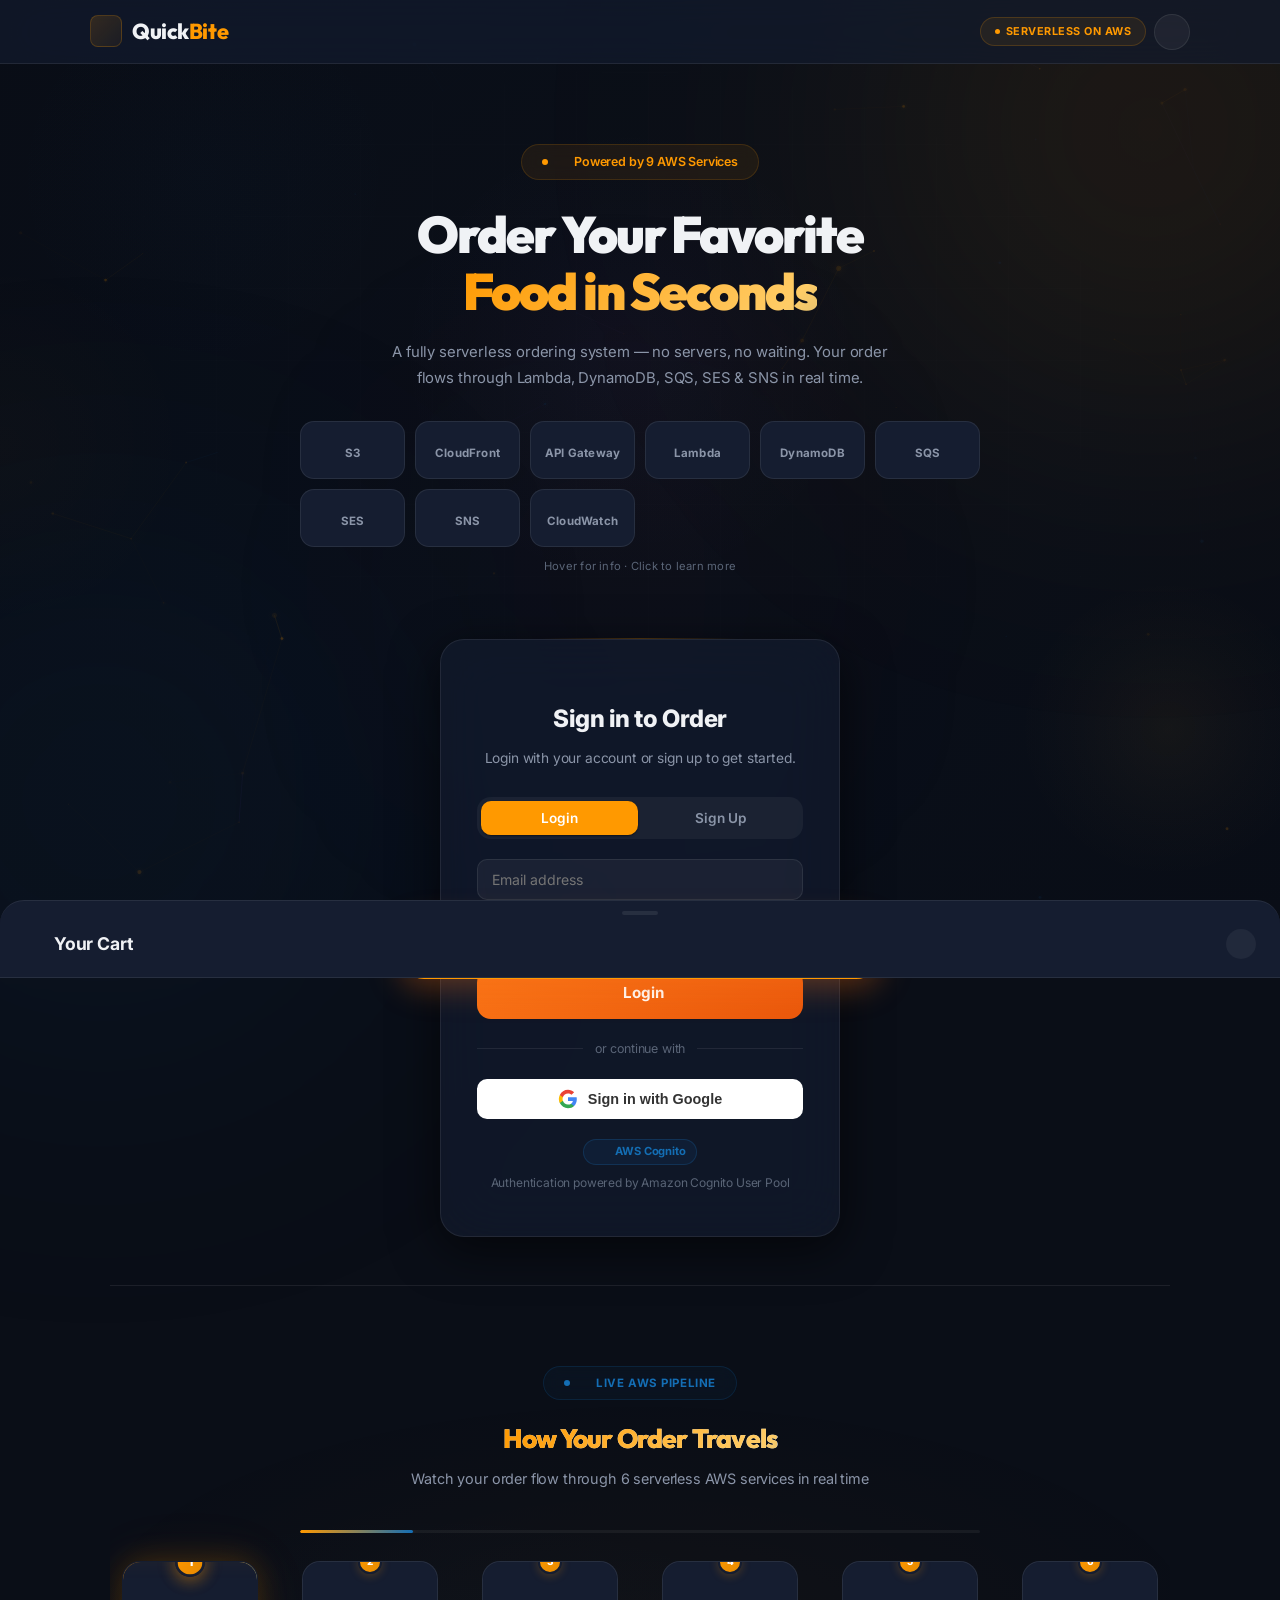
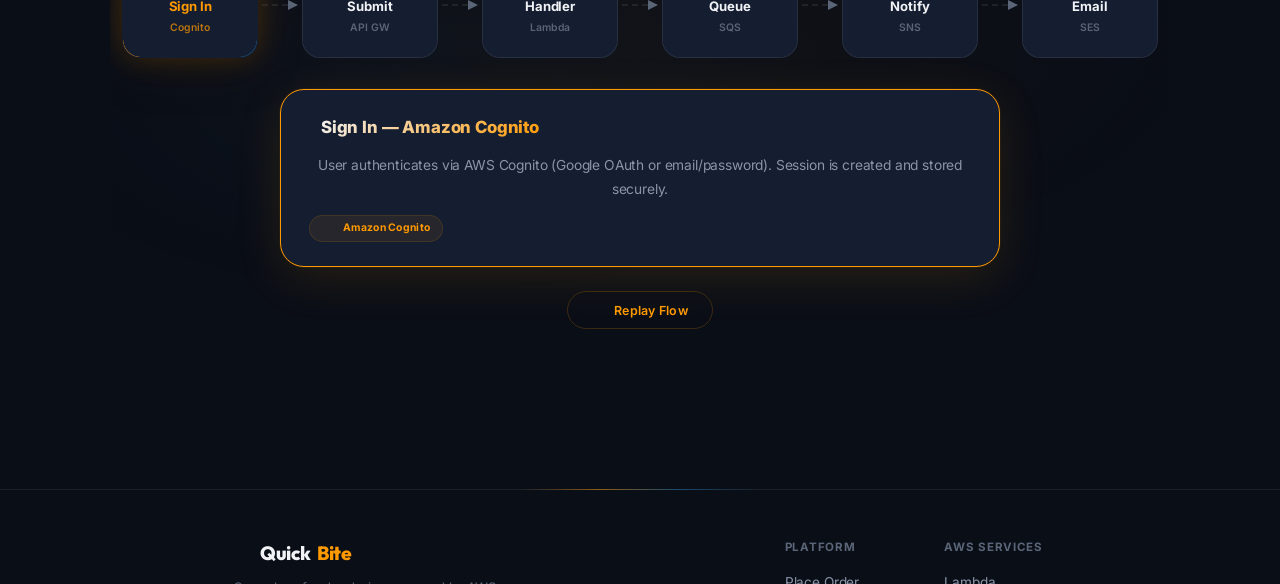
==== commit 3c4e58b6: "feat: professional UI overhaul & fix ordering flow bug - Replaced all emojis with Lucide SVG icons (" ====
--- a/quickbite/index.html
+++ b/quickbite/index.html
@@ -9,11 +9,12 @@
     <title>QuickBite 🍔 — Serverless Food Ordering</title>
     <link rel="preconnect" href="https://fonts.googleapis.com">
     <link rel="preconnect" href="https://fonts.gstatic.com" crossorigin>
-    <link href="https://fonts.googleapis.com/css2?family=Inter:wght@300;400;500;600;700;800;900&display=swap"
+    <link href="https://fonts.googleapis.com/css2?family=Inter:wght@300;400;500;600;700;800;900&family=Outfit:wght@400;500;600;700;800;900&display=swap"
         rel="stylesheet">
     <link rel="stylesheet" href="style.css">
     <link rel="stylesheet" href="https://unpkg.com/leaflet@1.9.4/dist/leaflet.css" />
     <script src="https://unpkg.com/leaflet@1.9.4/dist/leaflet.js"></script>
+    <script src="https://unpkg.com/lucide@latest/dist/umd/lucide.min.js"></script>
     <script src="https://accounts.google.com/gsi/client" async defer></script>
 </head>
 
@@ -23,14 +24,14 @@
     <div class="splash-screen" id="splash-screen">
         <div class="splash-content">
             <div class="splash-logo">
-                <span class="splash-emoji">🍔</span>
+                <span class="splash-icon-wrap"><i data-lucide="utensils" class="splash-lucide-icon"></i></span>
                 <span class="splash-brand">Quick<span class="splash-accent">Bite</span></span>
             </div>
             <div class="splash-tagline">Serverless Food Ordering</div>
             <div class="splash-loader">
                 <div class="splash-loader-bar"></div>
             </div>
-            <div class="splash-aws">☁️ Powered by AWS</div>
+            <div class="splash-aws"><i data-lucide="cloud" style="width:14px;height:14px;display:inline;vertical-align:-2px;margin-right:4px;"></i> Powered by AWS</div>
         </div>
     </div>
 
@@ -68,7 +69,7 @@
     <nav class="navbar">
         <div class="nav-inner">
             <div class="brand" onclick="window.location.reload()" style="cursor:pointer">
-                <span class="brand-emoji">🍔</span>
+                <span class="brand-icon-wrap"><i data-lucide="utensils" class="brand-lucide"></i></span>
                 <span>Quick<span class="brand-accent">Bite</span></span>
             </div>
             <div class="nav-right">
@@ -76,11 +77,11 @@
                 <div class="aws-pill"><span class="aws-dot"></span> Serverless on AWS</div>
                 <!-- Cart Icon -->
                 <button class="nav-cart" id="nav-cart-btn" onclick="openCartDrawer()" title="View Cart" style="display:none">
-                    🛒
+                    <i data-lucide="shopping-cart" style="width:18px;height:18px;"></i>
                     <span class="nav-cart-badge" id="nav-cart-badge">0</span>
                 </button>
                 <button class="theme-toggle" id="theme-toggle" title="Toggle theme">
-                    <span id="theme-icon">🌙</span>
+                    <span id="theme-icon"><i data-lucide="moon" style="width:16px;height:16px;"></i></span>
                 </button>
                 <!-- Profile -->
                 <div class="user-profile" id="user-profile">
@@ -92,13 +93,13 @@
                             <div class="profile-dropdown-email" id="dropdown-email"></div>
                         </div>
                         <button class="profile-dropdown-item" onclick="switchTab('history');closeProfileDropdown()">
-                            📋 My Orders
+                            <i data-lucide="clipboard-list" style="width:16px;height:16px;"></i> My Orders
                         </button>
                         <button class="profile-dropdown-item" onclick="toggleTheme();closeProfileDropdown()">
-                            <span id="dropdown-theme-icon">🌙</span> Toggle Theme
+                            <i data-lucide="sun-moon" id="dropdown-theme-lucide" style="width:16px;height:16px;"></i> Toggle Theme
                         </button>
                         <button class="profile-dropdown-item danger" onclick="handleSignOut()">
-                            👋 Sign Out
+                            <i data-lucide="log-out" style="width:16px;height:16px;"></i> Sign Out
                         </button>
                     </div>
                 </div>
@@ -111,7 +112,7 @@
 
         <!-- Hero -->
         <section class="hero">
-            <div class="hero-chip">⚡ Powered by 9 AWS Services</div>
+            <div class="hero-chip"><i data-lucide="zap" style="width:14px;height:14px;"></i> Powered by 9 AWS Services</div>
             <!-- Scroll indicator -->
             <div class="scroll-indicator" id="scroll-indicator">
                 <div class="scroll-indicator-dot"></div>
@@ -122,49 +123,49 @@
             <div class="aws-services-section">
                 <div class="aws-services-grid" id="aws-services-grid">
                     <div class="aws-service-card" data-service="s3" onmouseenter="showTooltip(this)" onmouseleave="hideTooltip()" onclick="window.location.href='services/s3.html'">
-                        <div class="aws-service-icon">🪣</div>
+                        <div class="aws-service-icon"><i data-lucide="hard-drive" style="width:22px;height:22px;"></i></div>
                         <div class="aws-service-name">S3</div>
                     </div>
                     <div class="aws-service-card" data-service="cloudfront" onmouseenter="showTooltip(this)" onmouseleave="hideTooltip()" onclick="window.location.href='services/cloudfront.html'">
-                        <div class="aws-service-icon">🌐</div>
+                        <div class="aws-service-icon"><i data-lucide="globe" style="width:22px;height:22px;"></i></div>
                         <div class="aws-service-name">CloudFront</div>
                     </div>
                     <div class="aws-service-card" data-service="api-gateway" onmouseenter="showTooltip(this)" onmouseleave="hideTooltip()" onclick="window.location.href='services/api-gateway.html'">
-                        <div class="aws-service-icon">🚪</div>
+                        <div class="aws-service-icon"><i data-lucide="door-open" style="width:22px;height:22px;"></i></div>
                         <div class="aws-service-name">API Gateway</div>
                     </div>
                     <div class="aws-service-card" data-service="lambda" onmouseenter="showTooltip(this)" onmouseleave="hideTooltip()" onclick="window.location.href='services/lambda.html'">
-                        <div class="aws-service-icon">λ</div>
+                        <div class="aws-service-icon"><i data-lucide="code" style="width:22px;height:22px;"></i></div>
                         <div class="aws-service-name">Lambda</div>
                     </div>
                     <div class="aws-service-card" data-service="dynamodb" onmouseenter="showTooltip(this)" onmouseleave="hideTooltip()" onclick="window.location.href='services/dynamodb.html'">
-                        <div class="aws-service-icon">📊</div>
+                        <div class="aws-service-icon"><i data-lucide="database" style="width:22px;height:22px;"></i></div>
                         <div class="aws-service-name">DynamoDB</div>
                     </div>
                     <div class="aws-service-card" data-service="sqs" onmouseenter="showTooltip(this)" onmouseleave="hideTooltip()" onclick="window.location.href='services/sqs.html'">
-                        <div class="aws-service-icon">📨</div>
+                        <div class="aws-service-icon"><i data-lucide="mail-plus" style="width:22px;height:22px;"></i></div>
                         <div class="aws-service-name">SQS</div>
                     </div>
                     <div class="aws-service-card" data-service="ses" onmouseenter="showTooltip(this)" onmouseleave="hideTooltip()" onclick="window.location.href='services/ses.html'">
-                        <div class="aws-service-icon">📧</div>
+                        <div class="aws-service-icon"><i data-lucide="mail" style="width:22px;height:22px;"></i></div>
                         <div class="aws-service-name">SES</div>
                     </div>
                     <div class="aws-service-card" data-service="sns" onmouseenter="showTooltip(this)" onmouseleave="hideTooltip()" onclick="window.location.href='services/sns.html'">
-                        <div class="aws-service-icon">🔔</div>
+                        <div class="aws-service-icon"><i data-lucide="bell" style="width:22px;height:22px;"></i></div>
                         <div class="aws-service-name">SNS</div>
                     </div>
                     <div class="aws-service-card" data-service="cloudwatch" onmouseenter="showTooltip(this)" onmouseleave="hideTooltip()" onclick="window.location.href='services/cloudwatch.html'">
-                        <div class="aws-service-icon">📈</div>
+                        <div class="aws-service-icon"><i data-lucide="activity" style="width:22px;height:22px;"></i></div>
                         <div class="aws-service-name">CloudWatch</div>
                     </div>
                 </div>
-                <p class="chip-click-hint">Hover for info • Click to learn more ↗</p>
+                <p class="chip-click-hint">Hover for info · Click to learn more</p>
             </div>
         </section>
 
         <!-- ====== AUTH CARD (Login / Signup) ====== -->
         <div class="login-card" id="login-card">
-            <div class="lock-icon">🔐</div>
+            <div class="lock-icon"><i data-lucide="shield-check" style="width:48px;height:48px;color:var(--accent);"></i></div>
             <h2 id="auth-title">Sign in to Order</h2>
             <p id="auth-subtitle">Login with your account or sign up to get started.</p>
 
@@ -182,7 +183,7 @@
                     <button type="button" class="password-toggle" onclick="togglePasswordVisibility('login-password', this)">👁️</button>
                 </div>
                 <button type="submit" class="btn auth-submit-btn">
-                    <span class="label">🔐 Login</span>
+                    <span class="label"><i data-lucide="log-in" style="width:16px;height:16px;display:inline;vertical-align:-3px;margin-right:6px;"></i>Login</span>
                     <span class="loading"><span class="spinner"></span> Authenticating…</span>
                 </button>
                 <div class="auth-error" id="login-error"></div>
@@ -201,7 +202,7 @@
                     <button type="button" class="password-toggle" onclick="togglePasswordVisibility('signup-confirm', this)">👁️</button>
                 </div>
                 <button type="submit" class="btn auth-submit-btn">
-                    <span class="label">✨ Create Account</span>
+                    <span class="label"><i data-lucide="user-plus" style="width:16px;height:16px;display:inline;vertical-align:-3px;margin-right:6px;"></i>Create Account</span>
                     <span class="loading"><span class="spinner"></span> Creating account…</span>
                 </button>
                 <div class="auth-error" id="signup-error"></div>
@@ -242,7 +243,7 @@
             </button>
 
             <div class="cognito-note">
-                <span class="cognito-badge">☁️ AWS Cognito</span>
+                <span class="cognito-badge"><i data-lucide="cloud" style="width:12px;height:12px;display:inline;vertical-align:-2px;margin-right:3px;"></i> AWS Cognito</span>
                 Authentication powered by Amazon Cognito User Pool
             </div>
         </div>
@@ -252,11 +253,11 @@
 
             <!-- Tab Bar -->
             <div class="tab-bar">
-                <button class="tab-btn active" id="tab-order" onclick="switchTab('order')">🍔 Place Order</button>
+                <button class="tab-btn active" id="tab-order" onclick="switchTab('order')"><i data-lucide="utensils" style="width:16px;height:16px;"></i> Place Order</button>
                 <button class="tab-btn" id="tab-history" onclick="switchTab('history')">
-                    📋 My Orders <span class="tab-badge" id="orders-count" style="display:none">0</span>
+                    <i data-lucide="clipboard-list" style="width:16px;height:16px;"></i> My Orders <span class="tab-badge" id="orders-count" style="display:none">0</span>
                 </button>
-                <button class="tab-btn" id="tab-admin" onclick="switchTab('admin')">⚙️ Admin</button>
+                <button class="tab-btn" id="tab-admin" onclick="switchTab('admin')"><i data-lucide="settings" style="width:16px;height:16px;"></i> Admin</button>
             </div>
 
             <!-- ═══ TAB 1: Place Order ═══ -->
@@ -269,44 +270,44 @@
                     <!-- STEP 2: Restaurant Discovery -->
                     <div class="step-view active" id="step-restaurants">
                         <div class="restaurants-header">
-                            <h3 id="restaurants-heading">🍽️ Restaurants</h3>
-                            <span class="location-badge" id="location-badge">📍</span>
+                            <h3 id="restaurants-heading"><i data-lucide="store" style="width:20px;height:20px;display:inline;vertical-align:-4px;margin-right:6px;"></i>Restaurants</h3>
+                            <span class="location-badge" id="location-badge"><i data-lucide="map-pin" style="width:14px;height:14px;display:inline;vertical-align:-2px;"></i></span>
                         </div>
 
                         <!-- Search Bar -->
                         <div class="search-container">
-                            <span class="search-icon">🔍</span>
+                            <span class="search-icon"><i data-lucide="search" style="width:16px;height:16px;"></i></span>
                             <input class="search-input" type="text" id="search-input"
                                 placeholder="Search restaurants or dishes..."
                                 oninput="handleSearch(this.value)">
-                            <button class="search-clear" id="search-clear" onclick="clearSearch()">✕</button>
+                            <button class="search-clear" id="search-clear" onclick="clearSearch()"><i data-lucide="x" style="width:14px;height:14px;"></i></button>
                         </div>
 
                         <!-- Filter Bar -->
                         <div class="filter-bar" id="filter-bar">
                             <button class="filter-pill" data-filter="sort" data-value="price-low"
-                                onclick="toggleFilter(this)">💰 Price ↑</button>
+                                onclick="toggleFilter(this)"><i data-lucide="arrow-up-narrow-wide" style="width:14px;height:14px;"></i> Price ↑</button>
                             <button class="filter-pill" data-filter="sort" data-value="price-high"
-                                onclick="toggleFilter(this)">💰 Price ↓</button>
+                                onclick="toggleFilter(this)"><i data-lucide="arrow-down-wide-narrow" style="width:14px;height:14px;"></i> Price ↓</button>
                             <span class="filter-divider"></span>
                             <button class="filter-pill" data-filter="rating" data-value="4"
-                                onclick="toggleFilter(this)">⭐ 4+</button>
+                                onclick="toggleFilter(this)"><i data-lucide="star" style="width:14px;height:14px;"></i> 4+</button>
                             <button class="filter-pill" data-filter="rating" data-value="3"
-                                onclick="toggleFilter(this)">⭐ 3+</button>
+                                onclick="toggleFilter(this)"><i data-lucide="star" style="width:14px;height:14px;"></i> 3+</button>
                             <span class="filter-divider"></span>
                             <button class="filter-pill" data-filter="offer" data-value="any"
-                                onclick="toggleFilter(this)">🏷️ Offers</button>
+                                onclick="toggleFilter(this)"><i data-lucide="tag" style="width:14px;height:14px;"></i> Offers</button>
                             <span class="filter-divider"></span>
                             <button class="filter-pill" data-filter="type" data-value="veg"
-                                onclick="toggleFilter(this)">🟢 Veg</button>
+                                onclick="toggleFilter(this)"><span class="veg-dot"></span> Veg</button>
                             <button class="filter-pill" data-filter="type" data-value="nonveg"
-                                onclick="toggleFilter(this)">🔴 Non-Veg</button>
+                                onclick="toggleFilter(this)"><span class="nonveg-dot"></span> Non-Veg</button>
                         </div>
 
                         <!-- Restaurant Grid -->
                         <div class="restaurant-grid" id="restaurant-grid"></div>
                         <div class="no-results" id="no-results" style="display:none">
-                            <div class="no-results-icon">🔍</div>
+                            <div class="no-results-icon"><i data-lucide="search-x" style="width:40px;height:40px;color:var(--text-3);"></i></div>
                             <h3>No restaurants found</h3>
                             <p>Try adjusting your search or filters</p>
                         </div>
@@ -333,15 +334,15 @@
                     <!-- STEP 4: Checkout -->
                     <div class="step-view" id="step-checkout">
                         <button class="menu-back" onclick="goToStep('menu')">← Back to Menu</button>
-                        <div class="card-title"><span>🛒</span> Confirm Your Order</div>
+                        <div class="card-title"><i data-lucide="shopping-cart" style="width:20px;height:20px;"></i> Confirm Your Order</div>
                         <div class="card-welcome" id="card-welcome"></div>
 
-                        <form id="order-form" autocomplete="off">
+                        <form id="order-form" autocomplete="off" onsubmit="return handleOrderSubmit(event)">
                             <!-- Order Summary -->
                             <div class="checkout-summary" id="checkout-summary"></div>
 
                             <!-- Personal Details -->
-                            <div class="checkout-section-title">👤 Personal Details</div>
+                            <div class="checkout-section-title"><i data-lucide="user" style="width:16px;height:16px;display:inline;vertical-align:-3px;margin-right:6px;"></i>Personal Details</div>
 
                             <div class="form-group">
                                 <label class="form-label" for="customerName">
@@ -372,10 +373,10 @@
                             </div>
 
                             <!-- Delivery Address -->
-                            <div class="checkout-section-title">📍 Delivery Address</div>
+                            <div class="checkout-section-title"><i data-lucide="map-pin" style="width:16px;height:16px;display:inline;vertical-align:-3px;margin-right:6px;"></i>Delivery Address</div>
 
                             <button type="button" class="btn-detect" onclick="detectLocation()">
-                                📍 Auto-detect my location
+                                <i data-lucide="locate" style="width:14px;height:14px;display:inline;vertical-align:-3px;margin-right:4px;"></i> Auto-detect my location
                             </button>
 
                             <!-- Map Picker -->
@@ -433,12 +434,12 @@
                             <input type="hidden" id="item">
 
                             <button class="btn" type="submit" id="submit-btn">
-                                <span class="label">🍔 Place Order</span>
+                                <span class="label"><i data-lucide="send" style="width:16px;height:16px;display:inline;vertical-align:-3px;margin-right:6px;"></i>Place Order</span>
                                 <span class="loading"><span class="spinner"></span> Placing your order…</span>
                             </button>
                             <div style="display:flex;gap:8px;justify-content:center;margin-top:10px;flex-wrap:wrap">
-                                <span class="aws-badge"><span class="aws-badge-icon">⚡</span> Powered by Lambda</span>
-                                <span class="aws-badge blue"><span class="aws-badge-icon">📊</span> Stored in DynamoDB</span>
+                                <span class="aws-badge"><i data-lucide="zap" style="width:12px;height:12px;display:inline;vertical-align:-2px;margin-right:3px;"></i> Powered by Lambda</span>
+                                <span class="aws-badge blue"><i data-lucide="database" style="width:12px;height:12px;display:inline;vertical-align:-2px;margin-right:3px;"></i> Stored in DynamoDB</span>
                             </div>
                         </form>
 
@@ -471,7 +472,7 @@
             <!-- ═══ TAB 2: My Orders ═══ -->
             <div class="tab-panel" id="panel-history">
                 <div class="orders-card">
-                    <div class="card-title"><span>📋</span> Order History</div>
+                    <div class="card-title"><i data-lucide="clipboard-list" style="width:20px;height:20px;"></i> Order History</div>
                     <div class="card-welcome" id="history-welcome"></div>
                     <div class="orders-loading" id="orders-loading">
                         <div class="spinner-lg"></div> Fetching your orders…
@@ -489,29 +490,29 @@
             <div class="tab-panel" id="panel-admin">
                 <div class="admin-dashboard">
                     <div class="admin-header">
-                        <div class="card-title"><span>⚙️</span> Admin Dashboard</div>
+                        <div class="card-title"><i data-lucide="layout-dashboard" style="width:20px;height:20px;"></i> Admin Dashboard</div>
                         <div class="admin-subtitle">Real-time overview of your QuickBite operations</div>
                     </div>
 
                     <!-- Stats Cards -->
                     <div class="admin-stats-grid" id="admin-stats-grid">
                         <div class="admin-stat-card">
-                            <div class="admin-stat-icon">📦</div>
+                            <div class="admin-stat-icon"><i data-lucide="package" style="width:28px;height:28px;"></i></div>
                             <div class="admin-stat-value" id="stat-total-orders">0</div>
                             <div class="admin-stat-label">Total Orders</div>
                         </div>
                         <div class="admin-stat-card revenue">
-                            <div class="admin-stat-icon">💰</div>
+                            <div class="admin-stat-icon"><i data-lucide="indian-rupee" style="width:28px;height:28px;"></i></div>
                             <div class="admin-stat-value" id="stat-total-revenue">₹0</div>
                             <div class="admin-stat-label">Total Revenue</div>
                         </div>
                         <div class="admin-stat-card">
-                            <div class="admin-stat-icon">📊</div>
+                            <div class="admin-stat-icon"><i data-lucide="bar-chart-3" style="width:28px;height:28px;"></i></div>
                             <div class="admin-stat-value" id="stat-avg-order">₹0</div>
                             <div class="admin-stat-label">Avg Order Value</div>
                         </div>
                         <div class="admin-stat-card success-card">
-                            <div class="admin-stat-icon">✅</div>
+                            <div class="admin-stat-icon"><i data-lucide="check-circle" style="width:28px;height:28px;"></i></div>
                             <div class="admin-stat-value" id="stat-success-rate">0%</div>
                             <div class="admin-stat-label">Success Rate</div>
                         </div>
@@ -519,19 +520,19 @@
 
                     <!-- Revenue Chart -->
                     <div class="admin-section">
-                        <div class="admin-section-title">📈 Revenue Overview (Last 7 Days)</div>
+                        <div class="admin-section-title"><i data-lucide="trending-up" style="width:18px;height:18px;display:inline;vertical-align:-4px;margin-right:6px;"></i>Revenue Overview (Last 7 Days)</div>
                         <div class="admin-chart" id="admin-chart"></div>
                     </div>
 
                     <!-- Popular Items -->
                     <div class="admin-section">
-                        <div class="admin-section-title">🔥 Popular Items</div>
+                        <div class="admin-section-title"><i data-lucide="flame" style="width:18px;height:18px;display:inline;vertical-align:-4px;margin-right:6px;"></i>Popular Items</div>
                         <div class="admin-popular-items" id="admin-popular-items"></div>
                     </div>
 
                     <!-- Live Orders Table -->
                     <div class="admin-section">
-                        <div class="admin-section-title">📋 All Orders</div>
+                        <div class="admin-section-title"><i data-lucide="list-ordered" style="width:18px;height:18px;display:inline;vertical-align:-4px;margin-right:6px;"></i>All Orders</div>
                         <div class="admin-orders-table" id="admin-orders-table"></div>
                         <div class="admin-orders-empty" id="admin-orders-empty" style="display:none">
                             <div class="empty-icon">📭</div>
@@ -547,7 +548,7 @@
 
         <!-- How It Works — AWS Pipeline Storytelling -->
         <section class="flow" id="pipeline-section">
-            <div class="pipeline-section-chip">☁️ Live AWS Pipeline</div>
+            <div class="pipeline-section-chip"><i data-lucide="cloud" style="width:14px;height:14px;"></i> Live AWS Pipeline</div>
             <h2><span class="gradient-text">How Your Order Travels</span></h2>
             <p class="flow-sub">Watch your order flow through 6 serverless AWS services in real time</p>
             <div class="pipeline-progress-bar" id="pipeline-progress-bar">
@@ -556,23 +557,45 @@
             <div class="pipeline-container" id="pipeline-container"></div>
             <div class="pipeline-detail" id="pipeline-detail"></div>
             <button class="pipeline-replay-btn" id="pipeline-replay-btn" onclick="replayPipeline()" title="Replay animation">
-                <span class="replay-icon">↻</span> Replay Flow
+                <i data-lucide="rotate-ccw" style="width:16px;height:16px;"></i> Replay Flow
             </button>
         </section>
     </main>
 
     <footer class="footer">
-        <div class="footer-credit">Built with &#9749;&#65039; by <strong>Naman Panwar</strong> &mdash; QuickBite Serverless on <strong>AWS</strong></div>
-        <div class="footer-aws-bar" id="footer-aws-bar">
-            <span class="aws-badge"><span class="aws-badge-icon">🪣</span> S3</span>
-            <span class="aws-badge"><span class="aws-badge-icon">🌐</span> CloudFront</span>
-            <span class="aws-badge"><span class="aws-badge-icon">🚪</span> API Gateway</span>
-            <span class="aws-badge"><span class="aws-badge-icon">λ</span> Lambda</span>
-            <span class="aws-badge blue"><span class="aws-badge-icon">📊</span> DynamoDB</span>
-            <span class="aws-badge"><span class="aws-badge-icon">📨</span> SQS</span>
-            <span class="aws-badge"><span class="aws-badge-icon">📧</span> SES</span>
-            <span class="aws-badge"><span class="aws-badge-icon">🔔</span> SNS</span>
-            <span class="aws-badge blue"><span class="aws-badge-icon">📈</span> CloudWatch</span>
+        <div class="footer-inner">
+            <div class="footer-brand">
+                <div class="footer-logo"><i data-lucide="utensils" style="width:20px;height:20px;color:var(--accent);"></i> Quick<span style="color:var(--accent);">Bite</span></div>
+                <p class="footer-tagline">Serverless food ordering powered by AWS</p>
+            </div>
+            <div class="footer-links">
+                <div class="footer-link-group">
+                    <h4>Platform</h4>
+                    <a href="#" onclick="switchTab('order');return false;">Place Order</a>
+                    <a href="#" onclick="switchTab('history');return false;">My Orders</a>
+                    <a href="#" onclick="switchTab('admin');return false;">Admin Dashboard</a>
+                </div>
+                <div class="footer-link-group">
+                    <h4>AWS Services</h4>
+                    <a href="services/lambda.html">Lambda</a>
+                    <a href="services/dynamodb.html">DynamoDB</a>
+                    <a href="services/s3.html">S3 &amp; CloudFront</a>
+                </div>
+            </div>
+        </div>
+        <div class="footer-bottom">
+            <div class="footer-credit">Built by <strong>Naman Panwar</strong> · QuickBite Serverless on <strong>AWS</strong></div>
+            <div class="footer-aws-bar" id="footer-aws-bar">
+                <span class="aws-badge"><i data-lucide="hard-drive" style="width:11px;height:11px;display:inline;vertical-align:-2px;margin-right:3px;"></i> S3</span>
+                <span class="aws-badge"><i data-lucide="globe" style="width:11px;height:11px;display:inline;vertical-align:-2px;margin-right:3px;"></i> CloudFront</span>
+                <span class="aws-badge"><i data-lucide="door-open" style="width:11px;height:11px;display:inline;vertical-align:-2px;margin-right:3px;"></i> API GW</span>
+                <span class="aws-badge"><i data-lucide="code" style="width:11px;height:11px;display:inline;vertical-align:-2px;margin-right:3px;"></i> Lambda</span>
+                <span class="aws-badge blue"><i data-lucide="database" style="width:11px;height:11px;display:inline;vertical-align:-2px;margin-right:3px;"></i> DynamoDB</span>
+                <span class="aws-badge"><i data-lucide="mail-plus" style="width:11px;height:11px;display:inline;vertical-align:-2px;margin-right:3px;"></i> SQS</span>
+                <span class="aws-badge"><i data-lucide="mail" style="width:11px;height:11px;display:inline;vertical-align:-2px;margin-right:3px;"></i> SES</span>
+                <span class="aws-badge"><i data-lucide="bell" style="width:11px;height:11px;display:inline;vertical-align:-2px;margin-right:3px;"></i> SNS</span>
+                <span class="aws-badge blue"><i data-lucide="activity" style="width:11px;height:11px;display:inline;vertical-align:-2px;margin-right:3px;"></i> CloudWatch</span>
+            </div>
         </div>
     </footer>
 
@@ -604,22 +627,22 @@
     <div class="location-modal-overlay" id="location-modal-overlay"></div>
     <div class="location-modal" id="location-modal">
         <div class="loc-modal-inner">
-            <div class="loc-modal-icon">📍</div>
+            <div class="loc-modal-icon"><i data-lucide="map-pin" style="width:48px;height:48px;color:var(--accent);"></i></div>
             <h2>Enable Location</h2>
             <p>Allow QuickBite to detect your city for accurate restaurant results</p>
             <div class="loc-modal-spinner" id="loc-modal-spinner" style="display:none"></div>
             <div class="loc-modal-status" id="loc-modal-status"></div>
             <button class="btn" id="loc-modal-gps-btn" onclick="requestGPSLocation()">
-                <span class="label">📍 Detect My Location</span>
+                <span class="label"><i data-lucide="locate" style="width:16px;height:16px;display:inline;vertical-align:-3px;margin-right:6px;"></i>Detect My Location</span>
             </button>
             <div class="loc-modal-divider">or select your city</div>
             <div class="loc-modal-cities">
-                <button class="city-chip" onclick="selectCityManual('una')">📍 Una, Gujarat</button>
-                <button class="city-chip" onclick="selectCityManual('bhiwani')">📍 Bhiwani, Haryana</button>
-                <button class="city-chip" onclick="selectCityManual('new delhi')">📍 New Delhi</button>
-                <button class="city-chip" onclick="selectCityManual('mumbai')">📍 Mumbai</button>
-                <button class="city-chip" onclick="selectCityManual('ahmedabad')">📍 Ahmedabad</button>
-                <button class="city-chip" onclick="selectCityManual('jaipur')">📍 Jaipur</button>
+                <button class="city-chip" onclick="selectCityManual('una')"><i data-lucide="map-pin" style="width:12px;height:12px;"></i> Una, Gujarat</button>
+                <button class="city-chip" onclick="selectCityManual('bhiwani')"><i data-lucide="map-pin" style="width:12px;height:12px;"></i> Bhiwani, Haryana</button>
+                <button class="city-chip" onclick="selectCityManual('new delhi')"><i data-lucide="map-pin" style="width:12px;height:12px;"></i> New Delhi</button>
+                <button class="city-chip" onclick="selectCityManual('mumbai')"><i data-lucide="map-pin" style="width:12px;height:12px;"></i> Mumbai</button>
+                <button class="city-chip" onclick="selectCityManual('ahmedabad')"><i data-lucide="map-pin" style="width:12px;height:12px;"></i> Ahmedabad</button>
+                <button class="city-chip" onclick="selectCityManual('jaipur')"><i data-lucide="map-pin" style="width:12px;height:12px;"></i> Jaipur</button>
             </div>
         </div>
     </div>
@@ -630,7 +653,7 @@
         <button class="service-modal-close" onclick="closePaymentModal()">✕</button>
         <div class="payment-modal-inner">
             <div class="payment-header">
-                <div class="payment-header-icon">💳</div>
+                <div class="payment-header-icon"><i data-lucide="credit-card" style="width:28px;height:28px;"></i></div>
                 <div>
                     <div class="payment-header-title">Payment</div>
                     <div class="payment-header-amount" id="payment-amount">₹0</div>
@@ -640,13 +663,13 @@
             <!-- Payment Method Tabs -->
             <div class="payment-methods" id="payment-methods">
                 <button class="payment-method-tab active" data-method="card" onclick="selectPaymentMethod('card')">
-                    💳 Card
+                    <i data-lucide="credit-card" style="width:14px;height:14px;"></i> Card
                 </button>
                 <button class="payment-method-tab" data-method="upi" onclick="selectPaymentMethod('upi')">
-                    📱 UPI
+                    <i data-lucide="smartphone" style="width:14px;height:14px;"></i> UPI
                 </button>
                 <button class="payment-method-tab" data-method="cod" onclick="selectPaymentMethod('cod')">
-                    💵 Cash
+                    <i data-lucide="banknote" style="width:14px;height:14px;"></i> Cash
                 </button>
             </div>
 
@@ -692,7 +715,7 @@
             <!-- COD Form -->
             <div class="payment-form" id="pay-form-cod" style="display:none">
                 <div class="cod-info">
-                    <div class="cod-icon">💵</div>
+                    <div class="cod-icon"><i data-lucide="wallet" style="width:40px;height:40px;color:var(--accent);"></i></div>
                     <h4>Cash on Delivery</h4>
                     <p>Pay when your order arrives. Please keep exact change ready.</p>
                 </div>
@@ -726,7 +749,7 @@
             </button>
 
             <div class="payment-secure-note">
-                <span>🔒</span> Secured by AWS • 256-bit encryption
+                <i data-lucide="lock" style="width:14px;height:14px;"></i> Secured by AWS · 256-bit encryption
             </div>
         </div>
     </div>
@@ -769,10 +792,10 @@
     <!-- Sticky Bottom Cart Bar (Swiggy-style) -->
     <div class="cart-bar" id="cart-bar">
         <div class="cart-bar-left">
-            🛒 <span class="cart-bar-count" id="cart-bar-count">0</span> item(s) &nbsp;|&nbsp;
+            <i data-lucide="shopping-cart" style="width:18px;height:18px;"></i> <span class="cart-bar-count" id="cart-bar-count">0</span> item(s) &nbsp;|&nbsp;
             <span class="cart-bar-total" id="cart-bar-total">₹0</span>
         </div>
-        <button class="cart-bar-btn" onclick="openCartDrawer()">View Cart →</button>
+        <button class="cart-bar-btn" onclick="openCartDrawer()">View Cart <i data-lucide="arrow-right" style="width:14px;height:14px;display:inline;vertical-align:-2px;"></i></button>
     </div>
 
     <!-- Cart Overlay -->
@@ -781,8 +804,8 @@
     <!-- Cart Drawer -->
     <div class="cart-drawer" id="cart-drawer">
         <div class="cart-drawer-header">
-            <div class="cart-drawer-title">🛒 Your Cart</div>
-            <button class="cart-drawer-close" onclick="closeCartDrawer()">✕</button>
+            <div class="cart-drawer-title"><i data-lucide="shopping-cart" style="width:18px;height:18px;display:inline;vertical-align:-3px;margin-right:6px;"></i>Your Cart</div>
+            <button class="cart-drawer-close" onclick="closeCartDrawer()"><i data-lucide="x" style="width:16px;height:16px;"></i></button>
         </div>
         <div id="cart-drawer-body"></div>
     </div>
--- a/quickbite/style.css
+++ b/quickbite/style.css
@@ -45,10 +45,16 @@
     display: flex; align-items: center; justify-content: center; gap: 14px;
     margin-bottom: 16px;
 }
-.splash-emoji {
-    font-size: 3.5rem;
+.splash-icon-wrap {
+    display: flex; align-items: center; justify-content: center;
+    width: 64px; height: 64px; border-radius: 16px;
+    background: linear-gradient(135deg, rgba(255,153,0,0.2), rgba(255,153,0,0.05));
+    border: 1px solid rgba(255,153,0,0.25);
     animation: splash-bounce 1s cubic-bezier(0.34, 1.56, 0.64, 1) 0.3s both;
     filter: drop-shadow(0 0 20px rgba(255,153,0,0.3));
+}
+.splash-lucide-icon {
+    width: 32px; height: 32px; color: #FF9900;
 }
 .splash-brand {
     font-family: 'Inter', sans-serif;
@@ -172,6 +178,7 @@
     --shadow-glow:0 0 40px var(--accent-glow);
 
     --font: 'Inter', -apple-system, BlinkMacSystemFont, 'Segoe UI', sans-serif;
+    --font-display: 'Outfit', 'Inter', sans-serif;
     --transition: 0.25s cubic-bezier(0.25, 0.46, 0.45, 0.94);
     --spring: 0.4s cubic-bezier(0.34, 1.56, 0.64, 1);
 }
@@ -314,9 +321,16 @@
 }
 .brand {
     display: flex; align-items: center; gap: 10px;
+    font-family: var(--font-display);
     font-size: 1.35rem; font-weight: 800; letter-spacing: -0.02em;
 }
-.brand-emoji { font-size: 1.6rem; }
+.brand-icon-wrap {
+    display: flex; align-items: center; justify-content: center;
+    width: 32px; height: 32px; border-radius: 8px;
+    background: linear-gradient(135deg, rgba(255,153,0,0.15), rgba(255,153,0,0.05));
+    border: 1px solid rgba(255,153,0,0.2);
+}
+.brand-lucide { width: 18px; height: 18px; color: var(--accent); }
 .brand-accent { color: var(--accent); }
 
 .nav-right { display: flex; align-items: center; gap: 8px; }
@@ -442,6 +456,7 @@
     background: var(--accent); animation: pulse-dot 2s infinite;
 }
 .hero h1 {
+    font-family: var(--font-display);
     font-size: clamp(2.1rem, 5.5vw, 3.2rem); font-weight: 900;
     line-height: 1.12; margin-bottom: 18px; letter-spacing: -0.04em;
 }
@@ -1814,11 +1829,11 @@
 /* ══════════════════════════════════════════════════════════════
    FOOTER (Premium)
    ══════════════════════════════════════════════════════════════ */
+/* ── Footer (Professional Multi-Column) ──────────────────── */
 .footer {
-    text-align: center; padding: 40px 20px 32px;
-    color: var(--text-3); font-size: 0.82rem;
     border-top: 1px solid var(--border);
     position: relative;
+    padding: 0;
 }
 .footer::before {
     content: ''; position: absolute; top: -1px; left: 50%; transform: translateX(-50%);
@@ -1826,19 +1841,46 @@
     background: linear-gradient(90deg, transparent, var(--accent), var(--aws-blue), transparent);
     opacity: 0.5;
 }
-
-/* Footer credit line — always visible, centered */
+.footer-inner {
+    display: flex; justify-content: space-between; align-items: flex-start;
+    max-width: 860px; margin: 0 auto;
+    padding: 48px 24px 32px;
+    gap: 40px;
+}
+.footer-brand { max-width: 280px; }
+.footer-logo {
+    font-family: var(--font-display); font-size: 1.2rem; font-weight: 800;
+    color: var(--text-1); display: flex; align-items: center; gap: 8px;
+    margin-bottom: 8px; letter-spacing: -0.02em;
+}
+.footer-tagline {
+    font-size: 0.82rem; color: var(--text-3); line-height: 1.6;
+}
+.footer-links {
+    display: flex; gap: 48px;
+}
+.footer-link-group h4 {
+    font-size: 0.72rem; font-weight: 700; text-transform: uppercase;
+    letter-spacing: 0.06em; color: var(--text-3); margin-bottom: 12px;
+}
+.footer-link-group a {
+    display: block; font-size: 0.85rem; color: var(--text-2);
+    text-decoration: none; padding: 4px 0;
+    transition: color var(--transition);
+}
+.footer-link-group a:hover { color: var(--accent); }
+.footer-bottom {
+    text-align: center; padding: 20px 24px 28px;
+    border-top: 1px solid var(--border);
+}
 .footer-credit {
     font-size: 0.82rem; color: var(--text-3);
     letter-spacing: 0.01em; line-height: 1.6;
 }
 .footer-credit strong { color: var(--text-2); }
-
-/* AWS badges bar — hidden by default, shown only when cart has items */
 .footer-aws-bar {
     display: flex; flex-wrap: wrap; justify-content: center; gap: 8px;
     margin-top: 16px;
-    /* Hidden by default — JS adds .visible class when cart has items */
     max-height: 0; overflow: hidden; opacity: 0;
     transition: max-height 0.45s cubic-bezier(0.4, 0, 0.2, 1),
                 opacity 0.35s ease,
@@ -2359,6 +2401,8 @@
     .admin-order-row.header { display: none; }
     .payment-modal, .tracking-modal, .email-modal { width: 95%; }
     .admin-popular-items { grid-template-columns: 1fr 1fr; }
+    .footer-inner { flex-direction: column; gap: 24px; padding: 32px 24px 24px; }
+    .footer-links { gap: 32px; }
 }
 @media (max-width: 480px) {
     .food-grid { grid-template-columns: 1fr; }
@@ -2375,4 +2419,51 @@
     .admin-stat-value { font-size: 1.2rem; }
     .admin-order-row { grid-template-columns: 1fr; }
     .admin-popular-items { grid-template-columns: 1fr; }
-}
+    .footer-inner { padding: 24px 16px 20px; }
+    .footer-links { flex-direction: column; gap: 20px; }
+}
+
+/* ══════════════════════════════════════════════════════════════
+   VEG/NON-VEG FILTER DOTS
+   ══════════════════════════════════════════════════════════════ */
+.veg-dot, .nonveg-dot {
+    display: inline-block; width: 10px; height: 10px;
+    border-radius: 50%; flex-shrink: 0;
+}
+.veg-dot { background: var(--veg); }
+.nonveg-dot { background: var(--nonveg); }
+
+/* ══════════════════════════════════════════════════════════════
+   PROFESSIONAL HEADINGS — Outfit Display Font
+   ══════════════════════════════════════════════════════════════ */
+.card-title,
+.flow h2,
+.admin-header .card-title,
+.admin-section-title,
+.checkout-section-title,
+.loc-modal-inner h2,
+.service-modal-title,
+.payment-header-title,
+.tracking-order-id {
+    font-family: var(--font-display);
+}
+
+/* ══════════════════════════════════════════════════════════════
+   LUCIDE ICON ALIGNMENT
+   ══════════════════════════════════════════════════════════════ */
+.tab-btn, .filter-pill, .city-chip, .payment-method-tab,
+.profile-dropdown-item, .cart-bar-left, .cart-bar-btn,
+.hero-chip, .pipeline-section-chip, .pipeline-replay-btn,
+.aws-badge, .cognito-badge, .card-title, .cart-drawer-title,
+.checkout-section-title, .admin-section-title, .btn-detect,
+.payment-secure-note, .footer-logo {
+    display: inline-flex; align-items: center; gap: 6px;
+}
+
+/* Focus visible for accessibility */
+:focus-visible {
+    outline: 2px solid var(--accent);
+    outline-offset: 2px;
+    border-radius: 4px;
+}
+button:focus:not(:focus-visible) { outline: none; }
